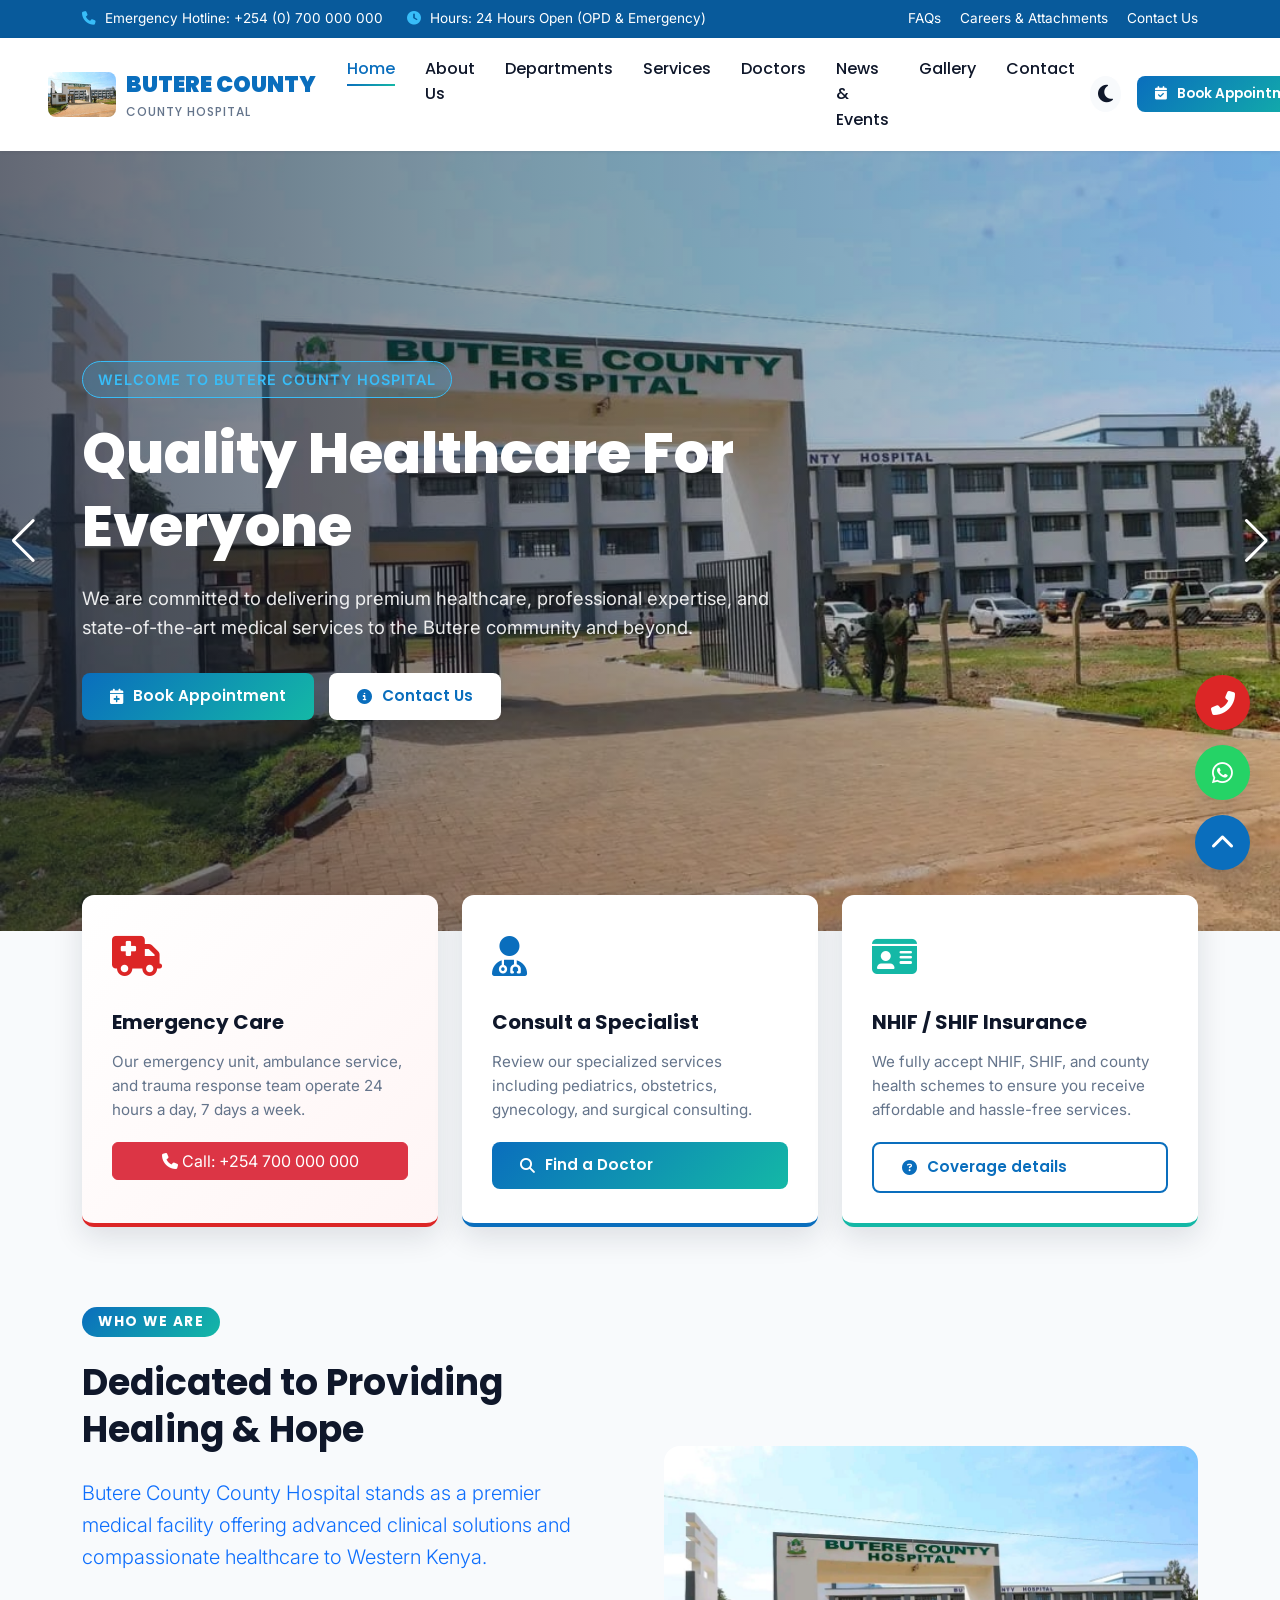
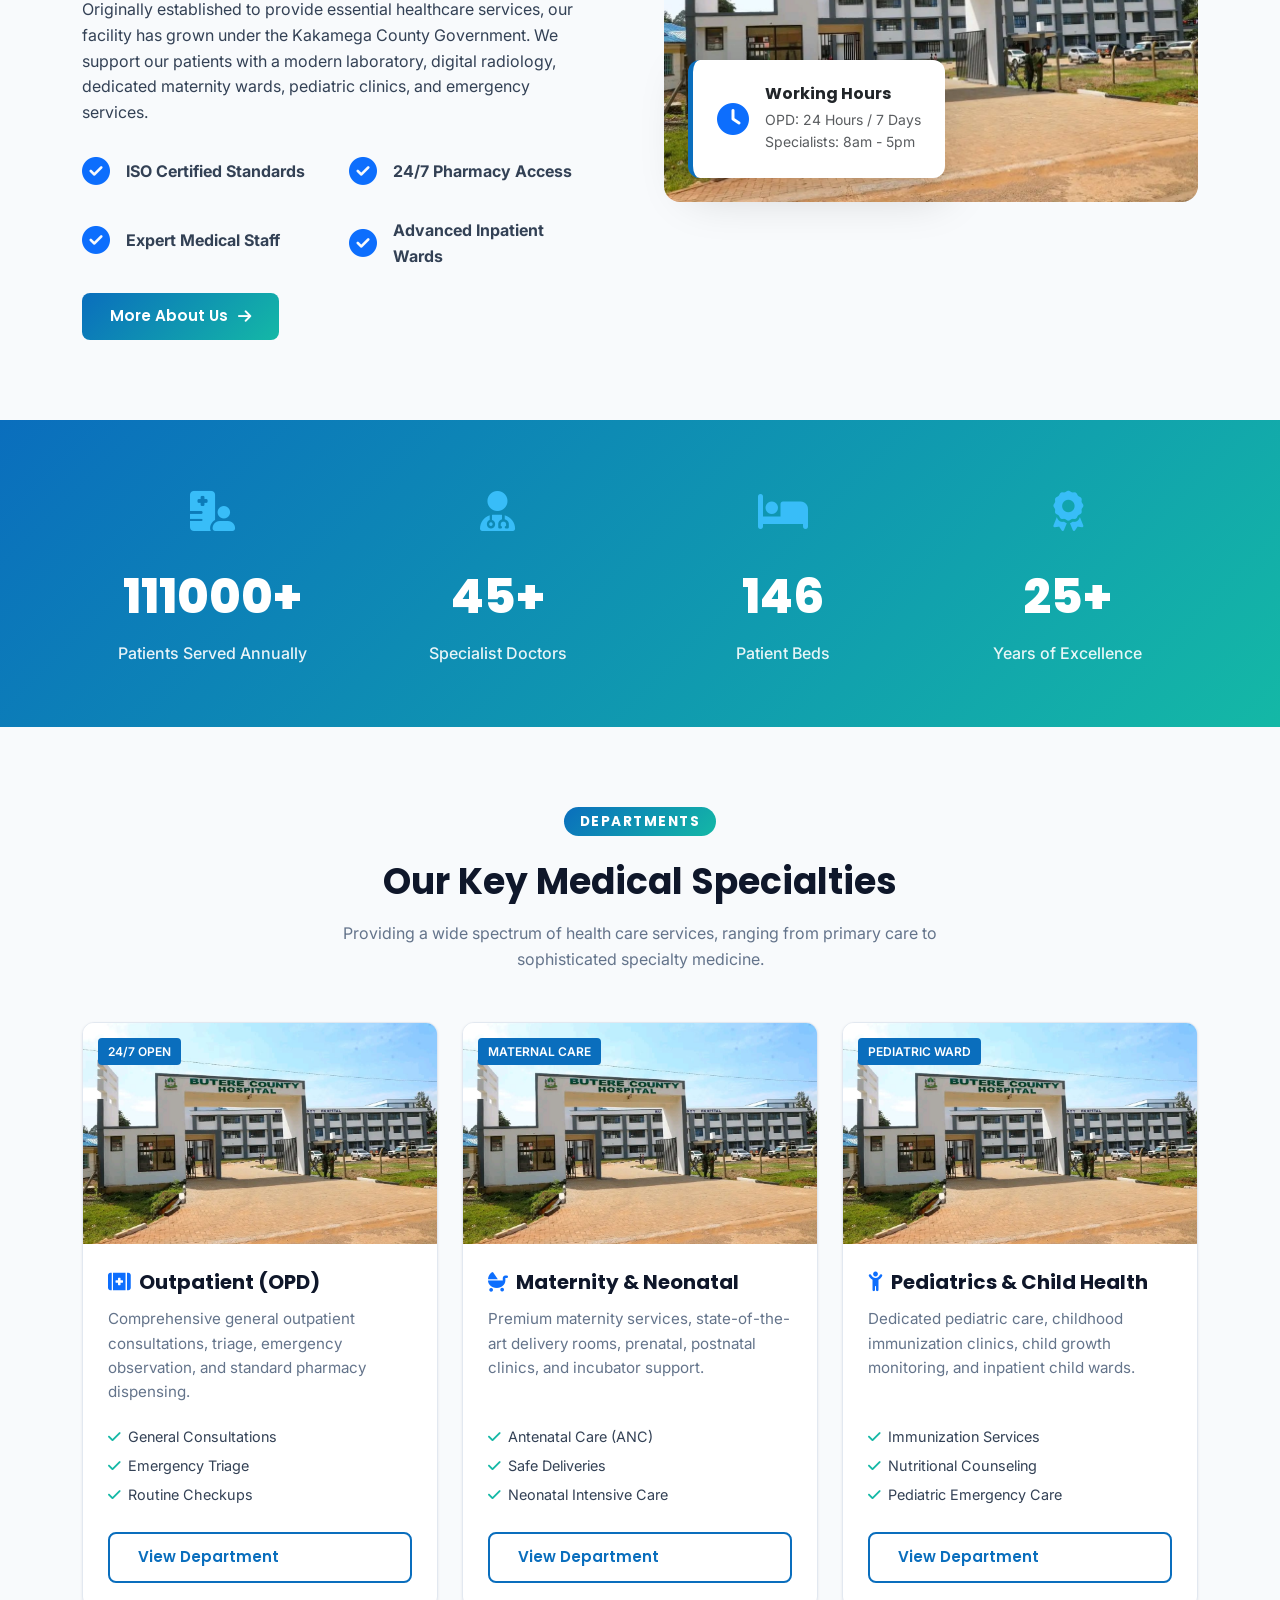
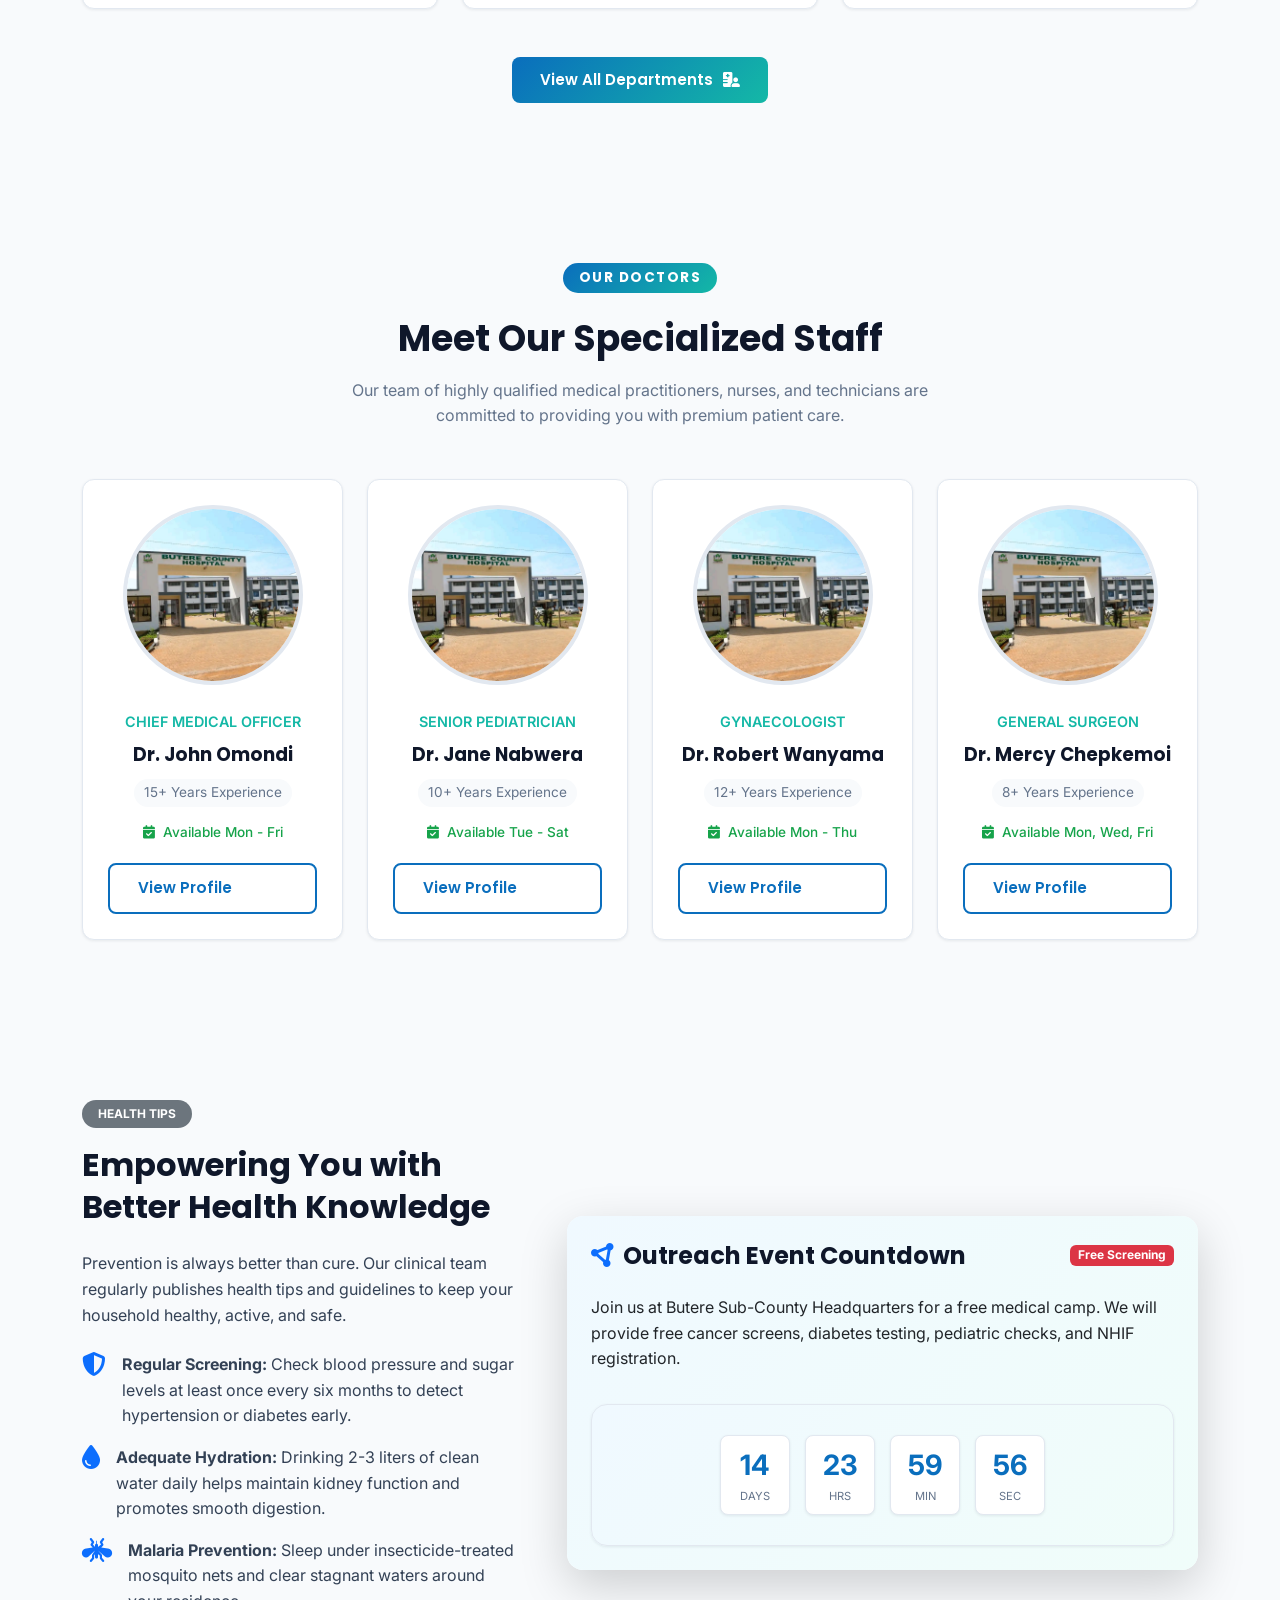
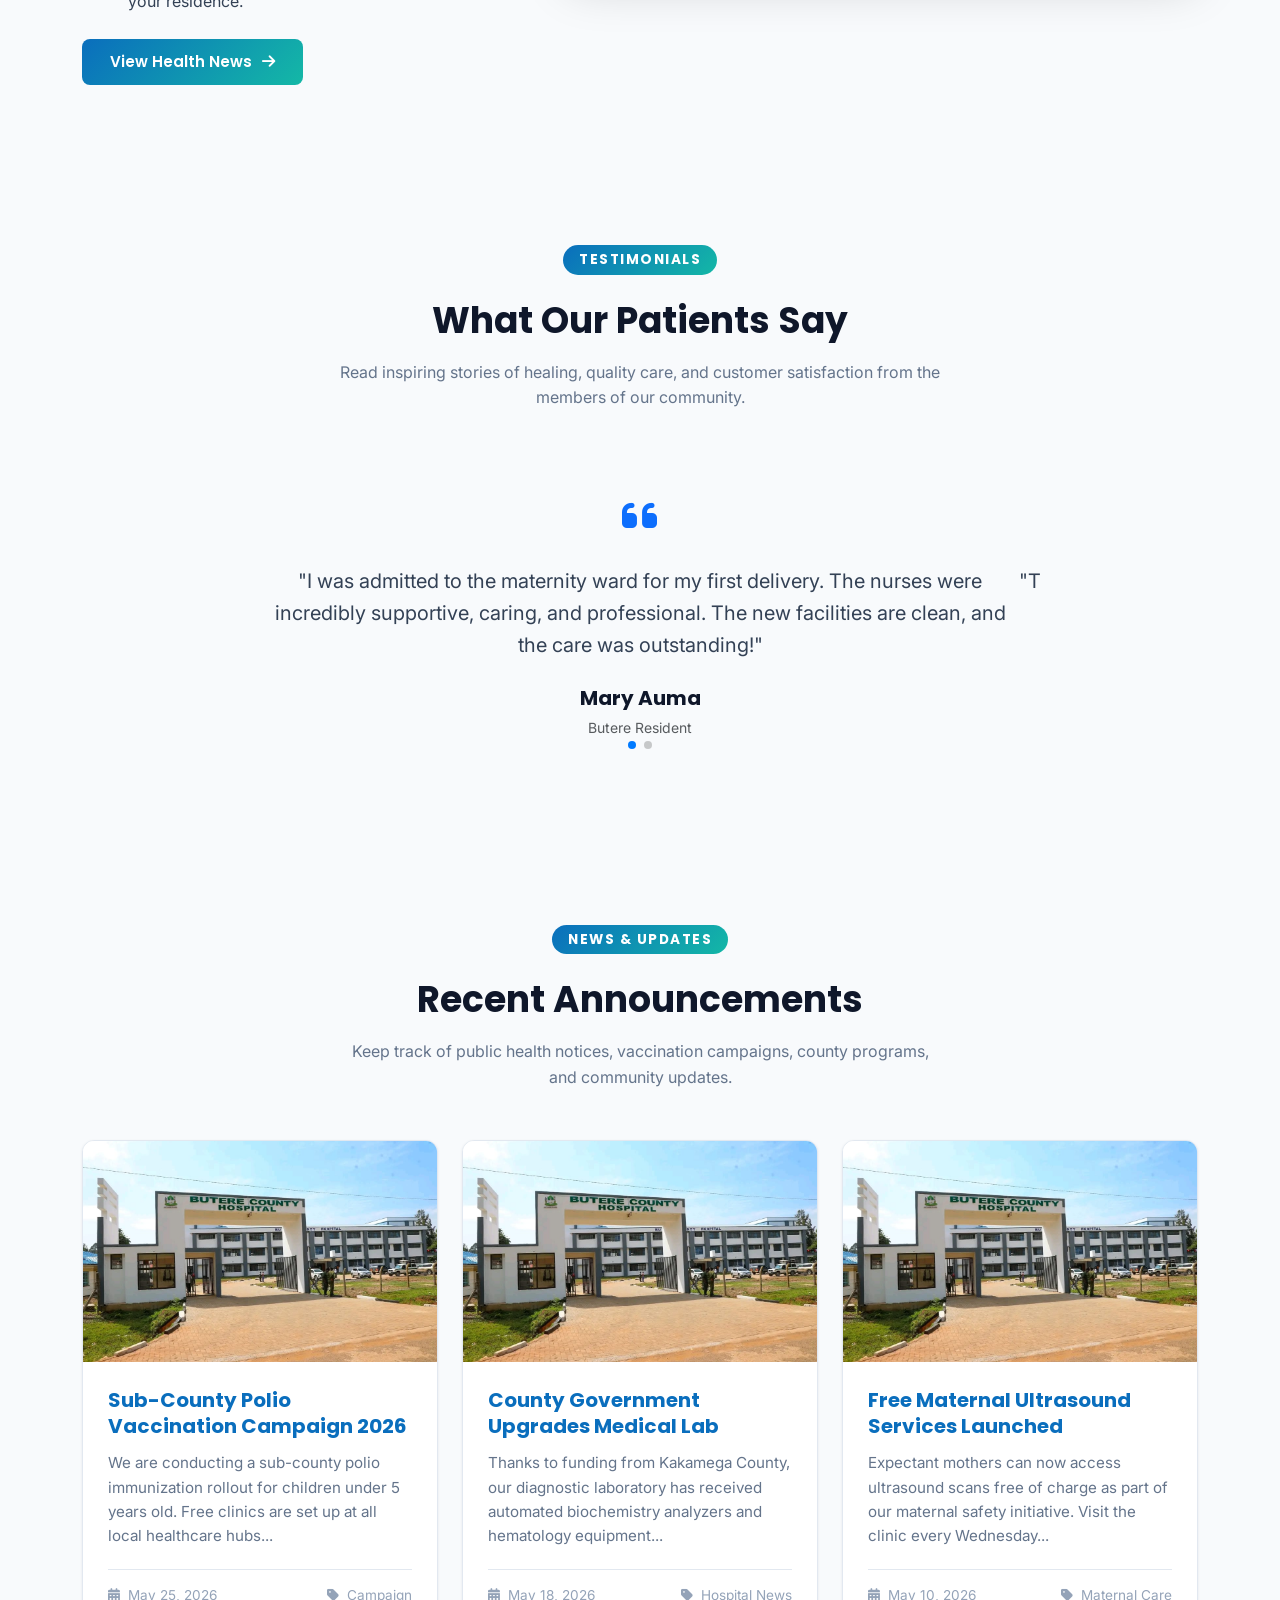
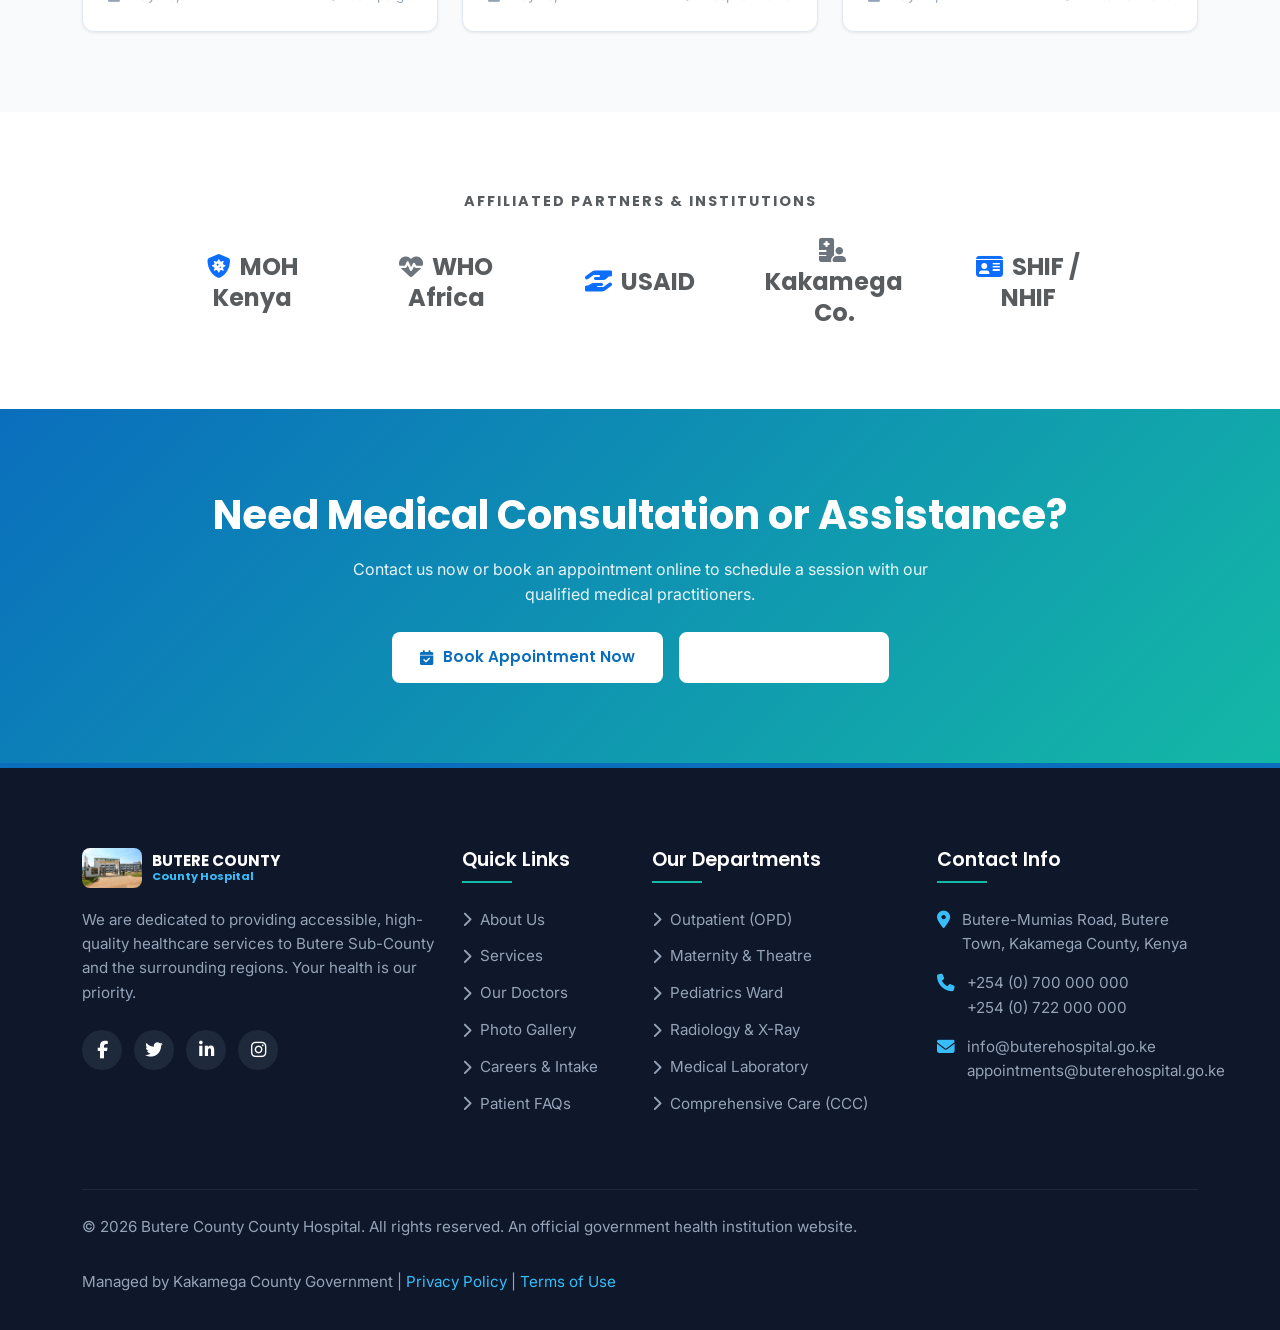
==== index.html @ 696f85d4 "first commit" ====
<!DOCTYPE html>
<html lang="en">
<head>
  <meta charset="UTF-8">
  <link rel="icon" type="image/x-icon" href="favicon.ico">
  <meta name="viewport" content="width=device-width, initial-scale=1.0">
  <title>Butere County County Hospital - Quality Healthcare For Everyone</title>
  <meta name="description" content="Official website of Butere County County Hospital. Committed to offering high quality, accessible, and affordable healthcare services to the residents of Kakamega County.">
  <!-- Bootstrap 5 CSS -->
  <link href="https://cdn.jsdelivr.net/npm/bootstrap@5.3.0/dist/css/bootstrap.min.css" rel="stylesheet">
  <!-- Font Awesome -->
  <link href="https://cdnjs.cloudflare.com/ajax/libs/font-awesome/6.4.0/css/all.min.css" rel="stylesheet">
  <!-- AOS Animation -->
  <link href="https://unpkg.com/aos@2.3.1/dist/aos.css" rel="stylesheet">
  <!-- Swiper.js -->
  <link rel="stylesheet" href="https://cdn.jsdelivr.net/npm/swiper@10/swiper-bundle.min.css">
  <!-- Custom Style -->
  <link rel="stylesheet" href="css/style.css">
</head>
<body>
  <!-- Top Bar -->
  <div class="top-bar">
    <div class="container top-bar-content">
      <div class="top-bar-info">
        <span><i class="fa-solid fa-phone"></i> Emergency Hotline: +254 (0) 700 000 000</span>
        <span><i class="fa-solid fa-clock"></i> Hours: 24 Hours Open (OPD & Emergency)</span>
      </div>
      <div class="top-bar-links">
        <a href="faq.html">FAQs</a>
        <a href="careers.html">Careers & Attachments</a>
        <a href="contact.html">Contact Us</a>
      </div>
    </div>
  </div>

  <!-- Navbar -->
  <nav class="navbar navbar-expand-xl main-navbar">
    <div class="container-fluid px-lg-5 px-3">
      <a class="navbar-brand navbar-brand-custom" href="index.html">
        <img src="images/hero-hospital.png" alt="Butere County Hospital Logo" style="border-radius: var(--radius-sm); object-fit: cover;">
        <span>
          <strong>BUTERE COUNTY</strong>
          <span class="brand-sub">County Hospital</span>
        </span>
      </a>
      <button class="navbar-toggler" type="button" data-bs-toggle="collapse" data-bs-target="#mainNavbarContent" aria-controls="mainNavbarContent" aria-expanded="false" aria-label="Toggle navigation">
        <span class="navbar-toggler-icon"></span>
      </button>
      <div class="collapse navbar-collapse" id="mainNavbarContent">
        <ul class="navbar-nav ms-auto mb-2 mb-lg-0">
          <li class="nav-item"><a class="nav-link active" href="index.html">Home</a></li>
          <li class="nav-item"><a class="nav-link" href="about.html">About Us</a></li>
          <li class="nav-item"><a class="nav-link" href="departments.html">Departments</a></li>
          <li class="nav-item"><a class="nav-link" href="services.html">Services</a></li>
          <li class="nav-item"><a class="nav-link" href="doctors.html">Doctors</a></li>
          <li class="nav-item"><a class="nav-link" href="news.html">News & Events</a></li>
          <li class="nav-item"><a class="nav-link" href="gallery.html">Gallery</a></li>
          <li class="nav-item"><a class="nav-link" href="contact.html">Contact</a></li>
        </ul>
        <div class="d-flex align-items-center gap-3">
          <button id="theme-toggle" class="theme-toggle-btn" aria-label="Toggle dark mode">
            <i class="fa-solid fa-moon"></i>
          </button>
          <a href="appointments.html" class="btn btn-custom btn-custom-primary">
            <i class="fa-solid fa-calendar-check"></i> Book Appointment
          </a>
        </div>
      </div>
    </div>
  </nav>

  <!-- Hero Section (Slider using Swiper) -->
  <div class="swiper hero-swiper">
    <div class="swiper-wrapper">
      <!-- Slide 1 -->
      <div class="swiper-slide hero-slide" style="background-image: url('images/hero-hospital.png');">
        <div class="container">
          <div class="hero-content">
            <span class="hero-tag">WELCOME TO BUTERE COUNTY HOSPITAL</span>
            <h1>Quality Healthcare For Everyone</h1>
            <p>We are committed to delivering premium healthcare, professional expertise, and state-of-the-art medical services to the Butere community and beyond.</p>
            <div class="hero-buttons">
              <a href="appointments.html" class="btn btn-custom btn-custom-primary"><i class="fa-solid fa-calendar-plus"></i> Book Appointment</a>
              <a href="contact.html" class="btn btn-custom btn-custom-white"><i class="fa-solid fa-circle-info"></i> Contact Us</a>
            </div>
          </div>
        </div>
      </div>
      <!-- Slide 2 -->
      <div class="swiper-slide hero-slide" style="background-image: url('images/hero-hospital.png');">
        <div class="container">
          <div class="hero-content">
            <span class="hero-tag">MODERN DIAGNOSTICS & TREATMENT</span>
            <h1>Empowering Healthy Communities</h1>
            <p>Equipped with modern laboratories, radiology suites, and dedicated specialists, we provide diagnostic and clinical care you can fully trust.</p>
            <div class="hero-buttons">
              <a href="departments.html" class="btn btn-custom btn-custom-primary"><i class="fa-solid fa-briefcase-medical"></i> Our Departments</a>
              <a href="about.html" class="btn btn-custom btn-custom-white"><i class="fa-solid fa-hospital"></i> Learn More</a>
            </div>
          </div>
        </div>
      </div>
    </div>
    <!-- Add Pagination & Navigation -->
    <div class="swiper-pagination"></div>
    <div class="swiper-button-next" style="color: white;"></div>
    <div class="swiper-button-prev" style="color: white;"></div>
  </div>

  <!-- Quick Access Cards -->
  <section class="quick-access-section">
    <div class="container">
      <div class="row g-4 justify-content-center">
        <!-- Emergency -->
        <div class="col-lg-4 col-md-6" data-aos="fade-up" data-aos-delay="100">
          <div class="quick-card card-danger">
            <div class="quick-card-icon"><i class="fa-solid fa-truck-medical"></i></div>
            <h3>Emergency Care</h3>
            <p>Our emergency unit, ambulance service, and trauma response team operate 24 hours a day, 7 days a week.</p>
            <a href="tel:+254700000000" class="btn btn-danger w-100"><i class="fa-solid fa-phone"></i> Call: +254 700 000 000</a>
          </div>
        </div>
        <!-- Doctor Schedule -->
        <div class="col-lg-4 col-md-6" data-aos="fade-up" data-aos-delay="200">
          <div class="quick-card card-primary">
            <div class="quick-card-icon"><i class="fa-solid fa-user-doctor"></i></div>
            <h3>Consult a Specialist</h3>
            <p>Review our specialized services including pediatrics, obstetrics, gynecology, and surgical consulting.</p>
            <a href="doctors.html" class="btn btn-custom btn-custom-primary w-100"><i class="fa-solid fa-magnifying-glass"></i> Find a Doctor</a>
          </div>
        </div>
        <!-- NHIF / SHIF Coverage -->
        <div class="col-lg-4 col-md-6" data-aos="fade-up" data-aos-delay="300">
          <div class="quick-card card-secondary">
            <div class="quick-card-icon"><i class="fa-solid fa-id-card"></i></div>
            <h3>NHIF / SHIF Insurance</h3>
            <p>We fully accept NHIF, SHIF, and county health schemes to ensure you receive affordable and hassle-free services.</p>
            <a href="faq.html" class="btn btn-custom btn-custom-secondary w-100"><i class="fa-solid fa-circle-question"></i> Coverage details</a>
          </div>
        </div>
      </div>
    </div>
  </section>

  <!-- Welcome / About Section -->
  <section class="section-padding">
    <div class="container">
      <div class="row align-items-center g-5">
        <div class="col-lg-6" data-aos="fade-right">
          <div class="pe-lg-4">
            <div class="section-title-wrapper text-start mb-4">
              <span class="badge">WHO WE ARE</span>
              <h2 class="mt-2">Dedicated to Providing Healing & Hope</h2>
            </div>
            <p class="lead text-primary mb-4">Butere County County Hospital stands as a premier medical facility offering advanced clinical solutions and compassionate healthcare to Western Kenya.</p>
            <p class="mb-4">Originally established to provide essential healthcare services, our facility has grown under the Kakamega County Government. We support our patients with a modern laboratory, digital radiology, dedicated maternity wards, pediatric clinics, and emergency services.</p>
            <div class="row g-4 mb-4">
              <div class="col-sm-6">
                <div class="d-flex align-items-center gap-3">
                  <div class="text-primary fs-3"><i class="fa-solid fa-circle-check"></i></div>
                  <div><strong>ISO Certified Standards</strong></div>
                </div>
              </div>
              <div class="col-sm-6">
                <div class="d-flex align-items-center gap-3">
                  <div class="text-primary fs-3"><i class="fa-solid fa-circle-check"></i></div>
                  <div><strong>24/7 Pharmacy Access</strong></div>
                </div>
              </div>
              <div class="col-sm-6">
                <div class="d-flex align-items-center gap-3">
                  <div class="text-primary fs-3"><i class="fa-solid fa-circle-check"></i></div>
                  <div><strong>Expert Medical Staff</strong></div>
                </div>
              </div>
              <div class="col-sm-6">
                <div class="d-flex align-items-center gap-3">
                  <div class="text-primary fs-3"><i class="fa-solid fa-circle-check"></i></div>
                  <div><strong>Advanced Inpatient Wards</strong></div>
                </div>
              </div>
            </div>
            <a href="about.html" class="btn btn-custom btn-custom-primary">More About Us <i class="fa-solid fa-arrow-right"></i></a>
          </div>
        </div>
        <div class="col-lg-6" data-aos="fade-left">
          <div class="position-relative">
            <img src="images/hero-hospital.png" alt="Hospital Entrance" class="img-fluid rounded-lg shadow-xl" style="border-radius: var(--radius-lg);">
            <div class="position-absolute bottom-0 start-0 m-4 p-4 bg-white rounded shadow-lg d-none d-sm-flex align-items-center gap-3" style="max-width: 280px; border-left: 5px solid var(--primary); border-radius: var(--radius-md) !important;">
              <i class="fa-solid fa-clock text-primary fs-2"></i>
              <div>
                <h6 class="mb-1 fw-bold text-dark">Working Hours</h6>
                <p class="mb-0 text-muted small">OPD: 24 Hours / 7 Days<br>Specialists: 8am - 5pm</p>
              </div>
            </div>
          </div>
        </div>
      </div>
    </div>
  </section>

  <!-- Stats Counter Section -->
  <section class="stats-section">
    <div class="container">
      <div class="row g-4">
        <!-- Stat 1 -->
        <div class="col-md-3 col-6">
          <div class="stat-card">
            <div class="stat-icon"><i class="fa-solid fa-hospital-user"></i></div>
            <div class="stat-number" data-target="150000" data-suffix="+">0</div>
            <div class="stat-title">Patients Served Annually</div>
          </div>
        </div>
        <!-- Stat 2 -->
        <div class="col-md-3 col-6">
          <div class="stat-card">
            <div class="stat-icon"><i class="fa-solid fa-user-doctor"></i></div>
            <div class="stat-number" data-target="45" data-suffix="+">0</div>
            <div class="stat-title">Specialist Doctors</div>
          </div>
        </div>
        <!-- Stat 3 -->
        <div class="col-md-3 col-6">
          <div class="stat-card">
            <div class="stat-icon"><i class="fa-solid fa-bed"></i></div>
            <div class="stat-number" data-target="180" data-suffix="">0</div>
            <div class="stat-title">Patient Beds</div>
          </div>
        </div>
        <!-- Stat 4 -->
        <div class="col-md-3 col-6">
          <div class="stat-card">
            <div class="stat-icon"><i class="fa-solid fa-award"></i></div>
            <div class="stat-number" data-target="25" data-suffix="+">0</div>
            <div class="stat-title font-heading">Years of Excellence</div>
          </div>
        </div>
      </div>
    </div>
  </section>

  <!-- Featured Departments -->
  <section class="section-padding bg-light-gray">
    <div class="container">
      <div class="section-title-wrapper" data-aos="fade-up">
        <span class="badge">DEPARTMENTS</span>
        <h2 class="mt-2">Our Key Medical Specialties</h2>
        <p>Providing a wide spectrum of health care services, ranging from primary care to sophisticated specialty medicine.</p>
      </div>

      <div class="row g-4">
        <!-- Dept 1: OPD -->
        <div class="col-lg-4 col-md-6" data-aos="fade-up" data-aos-delay="100">
          <div class="hospital-card">
            <div class="hospital-card-img-wrapper">
              <div class="hospital-card-badge">24/7 OPEN</div>
              <img src="images/hero-hospital.png" alt="Outpatient Department" class="hospital-card-img">
            </div>
            <div class="hospital-card-body">
              <h3 class="hospital-card-title"><i class="fa-solid fa-kit-medical text-primary me-2"></i>Outpatient (OPD)</h3>
              <p class="hospital-card-text">Comprehensive general outpatient consultations, triage, emergency observation, and standard pharmacy dispensing.</p>
              <ul class="card-services-list">
                <li>General Consultations</li>
                <li>Emergency Triage</li>
                <li>Routine Checkups</li>
              </ul>
              <a href="departments.html" class="btn btn-custom btn-custom-secondary w-100 mt-auto">View Department</a>
            </div>
          </div>
        </div>

        <!-- Dept 2: Maternity -->
        <div class="col-lg-4 col-md-6" data-aos="fade-up" data-aos-delay="200">
          <div class="hospital-card">
            <div class="hospital-card-img-wrapper">
              <div class="hospital-card-badge">MATERNAL CARE</div>
              <img src="images/hero-hospital.png" alt="Maternity Unit" class="hospital-card-img">
            </div>
            <div class="hospital-card-body">
              <h3 class="hospital-card-title"><i class="fa-solid fa-baby-carriage text-primary me-2"></i>Maternity & Neonatal</h3>
              <p class="hospital-card-text">Premium maternity services, state-of-the-art delivery rooms, prenatal, postnatal clinics, and incubator support.</p>
              <ul class="card-services-list">
                <li>Antenatal Care (ANC)</li>
                <li>Safe Deliveries</li>
                <li>Neonatal Intensive Care</li>
              </ul>
              <a href="departments.html" class="btn btn-custom btn-custom-secondary w-100 mt-auto">View Department</a>
            </div>
          </div>
        </div>

        <!-- Dept 3: Pediatrics -->
        <div class="col-lg-4 col-md-6" data-aos="fade-up" data-aos-delay="300">
          <div class="hospital-card">
            <div class="hospital-card-img-wrapper">
              <div class="hospital-card-badge">PEDIATRIC WARD</div>
              <img src="images/hero-hospital.png" alt="Pediatrics" class="hospital-card-img">
            </div>
            <div class="hospital-card-body">
              <h3 class="hospital-card-title"><i class="fa-solid fa-child-reaching text-primary me-2"></i>Pediatrics & Child Health</h3>
              <p class="hospital-card-text">Dedicated pediatric care, childhood immunization clinics, child growth monitoring, and inpatient child wards.</p>
              <ul class="card-services-list">
                <li>Immunization Services</li>
                <li>Nutritional Counseling</li>
                <li>Pediatric Emergency Care</li>
              </ul>
              <a href="departments.html" class="btn btn-custom btn-custom-secondary w-100 mt-auto">View Department</a>
            </div>
          </div>
        </div>
      </div>

      <div class="text-center mt-5">
        <a href="departments.html" class="btn btn-custom btn-custom-primary">View All Departments <i class="fa-solid fa-hospital-user"></i></a>
      </div>
    </div>
  </section>

  <!-- Doctors Preview -->
  <section class="section-padding">
    <div class="container">
      <div class="section-title-wrapper" data-aos="fade-up">
        <span class="badge">OUR DOCTORS</span>
        <h2 class="mt-2">Meet Our Specialized Staff</h2>
        <p>Our team of highly qualified medical practitioners, nurses, and technicians are committed to providing you with premium patient care.</p>
      </div>

      <div class="row g-4">
        <!-- Doctor 1 -->
        <div class="col-lg-3 col-md-6" data-aos="fade-up" data-aos-delay="100">
          <div class="hospital-card doctor-card">
            <div class="hospital-card-img-wrapper" style="aspect-ratio: 1/1; border-radius: 50%; max-width: 180px; margin: 25px auto 0; border: 4px solid var(--border);">
              <img src="images/hero-hospital.png" alt="Dr. John Doe" class="hospital-card-img" style="object-position: center top;">
            </div>
            <div class="hospital-card-body">
              <div class="doctor-specialty">Chief Medical Officer</div>
              <h3 class="hospital-card-title" style="font-size: 1.15rem;">Dr. John Omondi</h3>
              <div class="doctor-experience">15+ Years Experience</div>
              <div class="doctor-availability"><i class="fa-solid fa-calendar-check me-1"></i> Available Mon - Fri</div>
              <a href="doctors.html" class="btn btn-custom btn-custom-secondary btn-sm w-100">View Profile</a>
            </div>
          </div>
        </div>

        <!-- Doctor 2 -->
        <div class="col-lg-3 col-md-6" data-aos="fade-up" data-aos-delay="200">
          <div class="hospital-card doctor-card">
            <div class="hospital-card-img-wrapper" style="aspect-ratio: 1/1; border-radius: 50%; max-width: 180px; margin: 25px auto 0; border: 4px solid var(--border);">
              <img src="images/hero-hospital.png" alt="Dr. Jane Smith" class="hospital-card-img" style="object-position: center top;">
            </div>
            <div class="hospital-card-body">
              <div class="doctor-specialty">Senior Pediatrician</div>
              <h3 class="hospital-card-title" style="font-size: 1.15rem;">Dr. Jane Nabwera</h3>
              <div class="doctor-experience">10+ Years Experience</div>
              <div class="doctor-availability"><i class="fa-solid fa-calendar-check me-1"></i> Available Tue - Sat</div>
              <a href="doctors.html" class="btn btn-custom btn-custom-secondary btn-sm w-100">View Profile</a>
            </div>
          </div>
        </div>

        <!-- Doctor 3 -->
        <div class="col-lg-3 col-md-6" data-aos="fade-up" data-aos-delay="300">
          <div class="hospital-card doctor-card">
            <div class="hospital-card-img-wrapper" style="aspect-ratio: 1/1; border-radius: 50%; max-width: 180px; margin: 25px auto 0; border: 4px solid var(--border);">
              <img src="images/hero-hospital.png" alt="Dr. Robert Green" class="hospital-card-img" style="object-position: center top;">
            </div>
            <div class="hospital-card-body">
              <div class="doctor-specialty">Gynaecologist</div>
              <h3 class="hospital-card-title" style="font-size: 1.15rem;">Dr. Robert Wanyama</h3>
              <div class="doctor-experience">12+ Years Experience</div>
              <div class="doctor-availability"><i class="fa-solid fa-calendar-check me-1"></i> Available Mon - Thu</div>
              <a href="doctors.html" class="btn btn-custom btn-custom-secondary btn-sm w-100">View Profile</a>
            </div>
          </div>
        </div>

        <!-- Doctor 4 -->
        <div class="col-lg-3 col-md-6" data-aos="fade-up" data-aos-delay="400">
          <div class="hospital-card doctor-card">
            <div class="hospital-card-img-wrapper" style="aspect-ratio: 1/1; border-radius: 50%; max-width: 180px; margin: 25px auto 0; border: 4px solid var(--border);">
              <img src="images/hero-hospital.png" alt="Dr. Mercy Chepkemoi" class="hospital-card-img" style="object-position: center top;">
            </div>
            <div class="hospital-card-body">
              <div class="doctor-specialty">General Surgeon</div>
              <h3 class="hospital-card-title" style="font-size: 1.15rem;">Dr. Mercy Chepkemoi</h3>
              <div class="doctor-experience">8+ Years Experience</div>
              <div class="doctor-availability"><i class="fa-solid fa-calendar-check me-1"></i> Available Mon, Wed, Fri</div>
              <a href="doctors.html" class="btn btn-custom btn-custom-secondary btn-sm w-100">View Profile</a>
            </div>
          </div>
        </div>
      </div>
    </div>
  </section>

  <!-- Health Tips section -->
  <section class="section-padding bg-light-gray">
    <div class="container">
      <div class="row align-items-center g-5">
        <div class="col-lg-5" data-aos="fade-right">
          <span class="badge bg-secondary mb-3 text-white px-3 py-2 rounded-pill">HEALTH TIPS</span>
          <h2 class="mb-4">Empowering You with Better Health Knowledge</h2>
          <p class="mb-4">Prevention is always better than cure. Our clinical team regularly publishes health tips and guidelines to keep your household healthy, active, and safe.</p>
          <ul class="list-unstyled mb-4">
            <li class="d-flex align-items-start gap-3 mb-3">
              <i class="fa-solid fa-shield-halved text-primary fs-4"></i>
              <div>
                <strong>Regular Screening:</strong> Check blood pressure and sugar levels at least once every six months to detect hypertension or diabetes early.
              </div>
            </li>
            <li class="d-flex align-items-start gap-3 mb-3">
              <i class="fa-solid fa-droplet text-primary fs-4"></i>
              <div>
                <strong>Adequate Hydration:</strong> Drinking 2-3 liters of clean water daily helps maintain kidney function and promotes smooth digestion.
              </div>
            </li>
            <li class="d-flex align-items-start gap-3">
              <i class="fa-solid fa-mosquito text-primary fs-4"></i>
              <div>
                <strong>Malaria Prevention:</strong> Sleep under insecticide-treated mosquito nets and clear stagnant waters around your residence.
              </div>
            </li>
          </ul>
          <a href="news.html" class="btn btn-custom btn-custom-primary">View Health News <i class="fa-solid fa-arrow-right"></i></a>
        </div>
        <div class="col-lg-7" data-aos="fade-left">
          <div class="card border-0 shadow-lg p-4" style="border-radius: var(--radius-lg); background: var(--gradient-card);">
            <div class="d-flex justify-content-between align-items-center mb-4">
              <h4 class="mb-0 fw-bold"><i class="fa-solid fa-circle-nodes text-primary me-2"></i>Outreach Event Countdown</h4>
              <span class="badge bg-danger">Free Screening</span>
            </div>
            <p>Join us at Butere Sub-County Headquarters for a free medical camp. We will provide free cancer screens, diabetes testing, pediatric checks, and NHIF registration.</p>
            <div class="countdown-container mt-3" id="countdown-date">
              <div class="countdown-digits">
                <div class="countdown-box">
                  <span id="days" class="countdown-number">00</span>
                  <span class="countdown-label">Days</span>
                </div>
                <div class="countdown-box">
                  <span id="hours" class="countdown-number">00</span>
                  <span class="countdown-label">Hrs</span>
                </div>
                <div class="countdown-box">
                  <span id="minutes" class="countdown-number">00</span>
                  <span class="countdown-label">Min</span>
                </div>
                <div class="countdown-box">
                  <span id="seconds" class="countdown-number">00</span>
                  <span class="countdown-label">Sec</span>
                </div>
              </div>
            </div>
          </div>
        </div>
      </div>
    </div>
  </section>

  <!-- Testimonials -->
  <section class="section-padding">
    <div class="container">
      <div class="section-title-wrapper" data-aos="fade-up">
        <span class="badge">TESTIMONIALS</span>
        <h2 class="mt-2">What Our Patients Say</h2>
        <p>Read inspiring stories of healing, quality care, and customer satisfaction from the members of our community.</p>
      </div>

      <div class="swiper testimonials-swiper p-4" style="max-width: 800px; margin: 0 auto;">
        <div class="swiper-wrapper">
          <!-- Slide 1 -->
          <div class="swiper-slide text-center">
            <div class="mb-3 fs-1 text-primary"><i class="fa-solid fa-quote-left"></i></div>
            <p class="fs-5 mb-4 font-body">"I was admitted to the maternity ward for my first delivery. The nurses were incredibly supportive, caring, and professional. The new facilities are clean, and the care was outstanding!"</p>
            <h5 class="fw-bold mb-1">Mary Auma</h5>
            <span class="text-muted small">Butere Resident</span>
          </div>
          <!-- Slide 2 -->
          <div class="swiper-slide text-center">
            <div class="mb-3 fs-1 text-primary"><i class="fa-solid fa-quote-left"></i></div>
            <p class="fs-5 mb-4 font-body">"The laboratory diagnostics were very fast and accurate. Within an hour, I had my lab results and prescriptions dispensed. I highly recommend Butere County Hospital."</p>
            <h5 class="fw-bold mb-1">John Khalwale</h5>
            <span class="text-muted small">Mumias Town</span>
          </div>
        </div>
        <div class="swiper-pagination mt-4"></div>
      </div>
    </div>
  </section>

  <!-- News Preview -->
  <section class="section-padding bg-light-gray">
    <div class="container">
      <div class="section-title-wrapper" data-aos="fade-up">
        <span class="badge">NEWS & UPDATES</span>
        <h2 class="mt-2">Recent Announcements</h2>
        <p>Keep track of public health notices, vaccination campaigns, county programs, and community updates.</p>
      </div>

      <div class="row g-4">
        <!-- Post 1 -->
        <div class="col-lg-4 col-md-6" data-aos="fade-up" data-aos-delay="100">
          <div class="hospital-card">
            <div class="hospital-card-img-wrapper">
              <img src="images/hero-hospital.png" alt="Vaccination Campaign" class="hospital-card-img">
            </div>
            <div class="hospital-card-body">
              <h3 class="hospital-card-title"><a href="news.html">Sub-County Polio Vaccination Campaign 2026</a></h3>
              <p class="hospital-card-text">We are conducting a sub-county polio immunization rollout for children under 5 years old. Free clinics are set up at all local healthcare hubs...</p>
              <div class="hospital-card-meta">
                <span><i class="fa-solid fa-calendar-days me-1"></i> May 25, 2026</span>
                <span><i class="fa-solid fa-tag me-1"></i> Campaign</span>
              </div>
            </div>
          </div>
        </div>

        <!-- Post 2 -->
        <div class="col-lg-4 col-md-6" data-aos="fade-up" data-aos-delay="200">
          <div class="hospital-card">
            <div class="hospital-card-img-wrapper">
              <img src="images/hero-hospital.png" alt="Lab Upgrade" class="hospital-card-img">
            </div>
            <div class="hospital-card-body">
              <h3 class="hospital-card-title"><a href="news.html">County Government Upgrades Medical Lab</a></h3>
              <p class="hospital-card-text">Thanks to funding from Kakamega County, our diagnostic laboratory has received automated biochemistry analyzers and hematology equipment...</p>
              <div class="hospital-card-meta">
                <span><i class="fa-solid fa-calendar-days me-1"></i> May 18, 2026</span>
                <span><i class="fa-solid fa-tag me-1"></i> Hospital News</span>
              </div>
            </div>
          </div>
        </div>

        <!-- Post 3 -->
        <div class="col-lg-4 col-md-6" data-aos="fade-up" data-aos-delay="300">
          <div class="hospital-card">
            <div class="hospital-card-img-wrapper">
              <img src="images/hero-hospital.png" alt="Antenatal Services" class="hospital-card-img">
            </div>
            <div class="hospital-card-body">
              <h3 class="hospital-card-title"><a href="news.html">Free Maternal Ultrasound Services Launched</a></h3>
              <p class="hospital-card-text">Expectant mothers can now access ultrasound scans free of charge as part of our maternal safety initiative. Visit the clinic every Wednesday...</p>
              <div class="hospital-card-meta">
                <span><i class="fa-solid fa-calendar-days me-1"></i> May 10, 2026</span>
                <span><i class="fa-solid fa-tag me-1"></i> Maternal Care</span>
              </div>
            </div>
          </div>
        </div>
      </div>
    </div>
  </section>

  <!-- Partner Logos -->
  <section class="section-padding bg-white">
    <div class="container">
      <div class="text-center mb-4">
        <h5 class="text-muted fw-bold font-heading" style="font-size: 0.9rem; letter-spacing: 2px; text-transform: uppercase;">AFFILIATED PARTNERS & INSTITUTIONS</h5>
      </div>
      <div class="row align-items-center justify-content-center g-5 text-center">
        <div class="col-md-2 col-4">
          <h4 class="mb-0 text-muted fw-bold font-heading"><i class="fa-solid fa-shield-virus me-1 text-primary"></i> MOH Kenya</h4>
        </div>
        <div class="col-md-2 col-4">
          <h4 class="mb-0 text-muted fw-bold font-heading"><i class="fa-solid fa-heart-pulse me-1 text-secondary"></i> WHO Africa</h4>
        </div>
        <div class="col-md-2 col-4">
          <h4 class="mb-0 text-muted fw-bold font-heading"><i class="fa-solid fa-hand-holding-hand me-1 text-primary"></i> USAID</h4>
        </div>
        <div class="col-md-2 col-4">
          <h4 class="mb-0 text-muted fw-bold font-heading"><i class="fa-solid fa-hospital-user me-1 text-secondary"></i> Kakamega Co.</h4>
        </div>
        <div class="col-md-2 col-4">
          <h4 class="mb-0 text-muted fw-bold font-heading"><i class="fa-solid fa-id-card me-1 text-primary"></i> SHIF / NHIF</h4>
        </div>
      </div>
    </div>
  </section>

  <!-- CTA Section -->
  <section class="section-padding text-white text-center" style="background: var(--gradient-primary); position: relative; overflow: hidden;">
    <div class="container" data-aos="zoom-in">
      <h2 class="text-white mb-3" style="font-size: 2.5rem;">Need Medical Consultation or Assistance?</h2>
      <p class="mx-auto mb-4" style="max-width: 600px; color: rgba(255,255,255,0.9);">Contact us now or book an appointment online to schedule a session with our qualified medical practitioners.</p>
      <div class="d-flex justify-content-center gap-3 flex-wrap">
        <a href="appointments.html" class="btn btn-custom btn-custom-white"><i class="fa-solid fa-calendar-check"></i> Book Appointment Now</a>
        <a href="tel:+254700000000" class="btn btn-custom btn-custom-secondary" style="border-color: white; color: white;"><i class="fa-solid fa-phone"></i> Emergency Line</a>
      </div>
    </div>
  </section>

  <!-- Footer -->
  <footer class="hospital-footer">
    <div class="container">
      <div class="row g-4">
        <div class="col-lg-4 col-md-6">
          <div class="footer-logo-wrapper">
            <img src="images/hero-hospital.png" alt="Butere County Hospital Logo" style="border-radius: var(--radius-sm); object-fit: cover;">
            <span class="footer-logo-text">
              BUTERE COUNTY
              <span>County Hospital</span>
            </span>
          </div>
          <p class="mb-4">We are dedicated to providing accessible, high-quality healthcare services to Butere Sub-County and the surrounding regions. Your health is our priority.</p>
          <div class="footer-social-icons">
            <a href="#" aria-label="Facebook"><i class="fa-brands fa-facebook-f"></i></a>
            <a href="#" aria-label="Twitter"><i class="fa-brands fa-twitter"></i></a>
            <a href="#" aria-label="Linkedin"><i class="fa-brands fa-linkedin-in"></i></a>
            <a href="#" aria-label="Instagram"><i class="fa-brands fa-instagram"></i></a>
          </div>
        </div>
        
        <div class="col-lg-2 col-md-6">
          <h4 class="footer-title">Quick Links</h4>
          <ul class="footer-links">
            <li><a href="about.html"><i class="fa-solid fa-chevron-right"></i> About Us</a></li>
            <li><a href="services.html"><i class="fa-solid fa-chevron-right"></i> Services</a></li>
            <li><a href="doctors.html"><i class="fa-solid fa-chevron-right"></i> Our Doctors</a></li>
            <li><a href="gallery.html"><i class="fa-solid fa-chevron-right"></i> Photo Gallery</a></li>
            <li><a href="careers.html"><i class="fa-solid fa-chevron-right"></i> Careers & Intake</a></li>
            <li><a href="faq.html"><i class="fa-solid fa-chevron-right"></i> Patient FAQs</a></li>
          </ul>
        </div>
        
        <div class="col-lg-3 col-md-6">
          <h4 class="footer-title">Our Departments</h4>
          <ul class="footer-links">
            <li><a href="departments.html"><i class="fa-solid fa-chevron-right"></i> Outpatient (OPD)</a></li>
            <li><a href="departments.html"><i class="fa-solid fa-chevron-right"></i> Maternity & Theatre</a></li>
            <li><a href="departments.html"><i class="fa-solid fa-chevron-right"></i> Pediatrics Ward</a></li>
            <li><a href="departments.html"><i class="fa-solid fa-chevron-right"></i> Radiology & X-Ray</a></li>
            <li><a href="departments.html"><i class="fa-solid fa-chevron-right"></i> Medical Laboratory</a></li>
            <li><a href="departments.html"><i class="fa-solid fa-chevron-right"></i> Comprehensive Care (CCC)</a></li>
          </ul>
        </div>
        
        <div class="col-lg-3 col-md-6">
          <h4 class="footer-title">Contact Info</h4>
          <ul class="footer-contact-list">
            <li>
              <i class="fa-solid fa-location-dot"></i>
              <span>Butere-Mumias Road, Butere Town, Kakamega County, Kenya</span>
            </li>
            <li>
              <i class="fa-solid fa-phone"></i>
              <span>+254 (0) 700 000 000<br>+254 (0) 722 000 000</span>
            </li>
            <li>
              <i class="fa-solid fa-envelope"></i>
              <span>info@buterehospital.go.ke<br>appointments@buterehospital.go.ke</span>
            </li>
          </ul>
        </div>
      </div>
      
      <div class="footer-bottom">
        <p>&copy; 2026 Butere County County Hospital. All rights reserved. An official government health institution website.</p>
        <p>Managed by Kakamega County Government | <a href="#" style="color: var(--accent);">Privacy Policy</a> | <a href="#" style="color: var(--accent);">Terms of Use</a></p>
      </div>
    </div>
  </footer>

  <!-- Floating Buttons -->
  <div class="floating-actions">
    <a href="tel:+254700000000" class="float-btn btn-emergency-float" aria-label="Call Emergency Hotline">
      <i class="fa-solid fa-phone-flip"></i>
    </a>
    <a href="https://wa.me/254700000000" target="_blank" class="float-btn btn-whatsapp-float" aria-label="Chat via WhatsApp">
      <i class="fa-brands fa-whatsapp"></i>
    </a>
    <button class="float-btn btn-scroll-top" aria-label="Scroll back to top">
      <i class="fa-solid fa-chevron-up"></i>
    </button>
  </div>

  <!-- Bootstrap 5 Bundle JS -->
  <script src="https://cdn.jsdelivr.net/npm/bootstrap@5.3.0/dist/js/bootstrap.bundle.min.js"></script>
  <!-- AOS Scroll Animation JS -->
  <script src="https://unpkg.com/aos@2.3.1/dist/aos.js"></script>
  <!-- Swiper JS -->
  <script src="https://cdn.jsdelivr.net/npm/swiper@10/swiper-bundle.min.js"></script>
  <!-- Custom JS -->
  <script src="js/main.js"></script>
  <script>
    // Initialize AOS
    AOS.init({
      duration: 800,
      once: true,
      offset: 100
    });

    // Initialize Hero Swiper
    const heroSwiper = new Swiper('.hero-swiper', {
      loop: true,
      effect: 'fade',
      autoplay: {
        delay: 5000,
        disableOnInteraction: false,
      },
      pagination: {
        el: '.swiper-pagination',
        clickable: true,
      },
      navigation: {
        nextEl: '.swiper-button-next',
        prevEl: '.swiper-button-prev',
      },
    });

    // Initialize Testimonials Swiper
    const testimonialsSwiper = new Swiper('.testimonials-swiper', {
      loop: true,
      autoplay: {
        delay: 4000,
        disableOnInteraction: false,
      },
      pagination: {
        el: '.swiper-pagination',
        clickable: true,
      },
    });
  </script>
</body>
</html>
---- css/style.css ----
/* Butere County Hospital - Main Stylesheet */
@import url('https://fonts.googleapis.com/css2?family=Inter:wght@300;400;500;600;700&family=Poppins:wght@400;500;600;700;800&display=swap');

:root {
  --primary: #0A6EBD;
  --primary-dark: #085a9b;
  --primary-light: #3d8fd4;
  --secondary: #14B8A6;
  --secondary-dark: #0f9688;
  --accent: #38BDF8;
  --bg: #F8FAFC;
  --bg-white: #FFFFFF;
  --bg-card: #FFFFFF;
  --text-dark: #0F172A;
  --text-body: #334155;
  --text-muted: #64748B;
  --text-light: #94A3B8;
  --danger: #DC2626;
  --success: #16A34A;
  --warning: #F59E0B;
  --border: #E2E8F0;
  --shadow-sm: 0 1px 3px rgba(15,23,42,0.08);
  --shadow-md: 0 4px 12px rgba(15,23,42,0.1);
  --shadow-lg: 0 10px 30px rgba(15,23,42,0.12);
  --shadow-xl: 0 20px 50px rgba(15,23,42,0.15);
  --radius-sm: 8px;
  --radius-md: 12px;
  --radius-lg: 16px;
  --radius-xl: 24px;
  --gradient-primary: linear-gradient(135deg, #0A6EBD, #14B8A6);
  --gradient-hero: linear-gradient(135deg, rgba(10,110,189,0.9), rgba(20,184,166,0.7));
  --gradient-card: linear-gradient(135deg, #f0f9ff, #f0fdfa);
  --transition: all 0.3s ease;
  --font-heading: 'Poppins', sans-serif;
  --font-body: 'Inter', sans-serif;
  --navbar-height: 80px;
}

[data-theme="dark"] {
  --bg: #0F172A;
  --bg-white: #1E293B;
  --bg-card: #1E293B;
  --text-dark: #F1F5F9;
  --text-body: #CBD5E1;
  --text-muted: #94A3B8;
  --text-light: #64748B;
  --border: #334155;
  --shadow-sm: 0 1px 3px rgba(0,0,0,0.3);
  --shadow-md: 0 4px 12px rgba(0,0,0,0.4);
  --shadow-lg: 0 10px 30px rgba(0,0,0,0.5);
  --shadow-xl: 0 20px 50px rgba(0,0,0,0.6);
  --gradient-card: linear-gradient(135deg, #1e293b, #1a2332);
}

/* Global Reset & Base */
*, *::before, *::after {
  box-sizing: border-box;
  margin: 0;
  padding: 0;
}

html {
  scroll-behavior: smooth;
  font-size: 16px;
}

body {
  font-family: var(--font-body);
  background-color: var(--bg);
  color: var(--text-body);
  line-height: 1.6;
  overflow-x: hidden;
  transition: background-color 0.3s ease, color 0.3s ease;
}

h1, h2, h3, h4, h5, h6 {
  font-family: var(--font-heading);
  color: var(--text-dark);
  font-weight: 700;
  line-height: 1.3;
}

a {
  color: var(--primary);
  text-decoration: none;
  transition: var(--transition);
}
a:hover {
  color: var(--primary-dark);
}

img {
  max-width: 100%;
  height: auto;
  display: block;
}

/* Sticky Header & Navbar */
.top-bar {
  background-color: var(--primary-dark);
  color: white;
  font-size: 0.85rem;
  padding: 8px 0;
  font-family: var(--font-body);
}
.top-bar-content {
  display: flex;
  justify-content: space-between;
  align-items: center;
}
.top-bar-info span {
  margin-right: 20px;
}
.top-bar-info i {
  margin-right: 5px;
  color: var(--accent);
}
.top-bar-links a {
  color: white;
  margin-left: 15px;
}
.top-bar-links a:hover {
  color: var(--accent);
}

.main-navbar {
  position: sticky;
  top: 0;
  z-index: 1000;
  background-color: var(--bg-white);
  box-shadow: var(--shadow-sm);
  transition: var(--transition);
}
.main-navbar.scrolled {
  padding: 10px 0;
  box-shadow: var(--shadow-md);
}
.navbar-brand-custom {
  display: flex;
  align-items: center;
  gap: 10px;
  font-family: var(--font-heading);
  font-weight: 700;
  color: var(--primary) !important;
  font-size: 1.4rem;
  flex-shrink: 0;
  white-space: nowrap;
}
.navbar-brand-custom img {
  height: 45px;
}
.navbar-brand-custom span {
  display: flex;
  flex-direction: column;
}
.navbar-brand-custom .brand-sub {
  font-size: 0.75rem;
  color: var(--text-muted);
  font-weight: 500;
  text-transform: uppercase;
  letter-spacing: 1px;
}

.nav-link {
  font-family: var(--font-heading);
  font-weight: 500;
  color: var(--text-dark) !important;
  padding: 10px 15px !important;
  position: relative;
}
.nav-link::after {
  content: '';
  position: absolute;
  bottom: 5px;
  left: 15px;
  right: 15px;
  height: 2px;
  background: var(--gradient-primary);
  transform: scaleX(0);
  transition: var(--transition);
}
.nav-link:hover::after, .nav-link.active::after {
  transform: scaleX(1);
}
.nav-link.active {
  color: var(--primary) !important;
}

.main-navbar .btn-custom {
  padding: 8px 18px;
  font-size: 0.85rem;
  white-space: nowrap;
}

/* Dark Mode Toggle */
.theme-toggle-btn {
  background: none;
  border: none;
  color: var(--text-dark);
  font-size: 1.25rem;
  cursor: pointer;
  padding: 8px;
  border-radius: 50%;
  display: flex;
  align-items: center;
  justify-content: center;
  transition: var(--transition);
  background-color: var(--bg);
}
.theme-toggle-btn:hover {
  background-color: var(--border);
  color: var(--primary);
}

/* Floating Actions */
.floating-actions {
  position: fixed;
  bottom: 30px;
  right: 30px;
  z-index: 999;
  display: flex;
  flex-direction: column;
  gap: 15px;
}
.float-btn {
  width: 55px;
  height: 55px;
  border-radius: 50%;
  display: flex;
  align-items: center;
  justify-content: center;
  color: white;
  box-shadow: var(--shadow-lg);
  cursor: pointer;
  transition: var(--transition);
  border: none;
  font-size: 1.5rem;
  text-decoration: none;
}
.float-btn:hover {
  transform: translateY(-5px) scale(1.05);
  color: white;
}
.btn-emergency-float {
  background-color: var(--danger);
  animation: pulse-red 2s infinite;
}
.btn-whatsapp-float {
  background-color: #25D366;
}
.btn-scroll-top {
  background-color: var(--primary);
  opacity: 0;
  visibility: hidden;
}
.btn-scroll-top.show {
  opacity: 1;
  visibility: visible;
}

@keyframes pulse-red {
  0% {
    box-shadow: 0 0 0 0 rgba(220, 38, 38, 0.7);
  }
  70% {
    box-shadow: 0 0 0 15px rgba(220, 38, 38, 0);
  }
  100% {
    box-shadow: 0 0 0 0 rgba(220, 38, 38, 0);
  }
}

/* Typography, Banners and Common Layouts */
.section-padding {
  padding: 80px 0;
}
.section-title-wrapper {
  text-align: center;
  margin-bottom: 50px;
}
.section-title-wrapper .badge {
  background: var(--gradient-primary);
  color: white;
  padding: 8px 16px;
  font-family: var(--font-heading);
  font-size: 0.85rem;
  text-transform: uppercase;
  letter-spacing: 1.5px;
  border-radius: 50px;
  margin-bottom: 15px;
}
.section-title-wrapper h2 {
  font-size: 2.25rem;
  margin-bottom: 15px;
}
.section-title-wrapper p {
  color: var(--text-muted);
  max-width: 600px;
  margin: 0 auto;
}

.bg-light-gray {
  background-color: var(--bg);
}

/* Page Header for Inner Pages */
.page-header {
  position: relative;
  background: url('../images/hero-hospital.png') center/cover no-repeat;
  padding: 100px 0 80px;
  color: white;
  text-align: center;
  overflow: hidden;
}
.page-header::before {
  content: '';
  position: absolute;
  top: 0;
  left: 0;
  width: 100%;
  height: 100%;
  background: linear-gradient(135deg, rgba(15, 23, 42, 0.6) 0%, rgba(10, 110, 189, 0.3) 100%);
}
.page-header .container {
  position: relative;
  z-index: 2;
}
.page-header h1 {
  color: white;
  font-size: 3rem;
  font-weight: 800;
  margin-bottom: 15px;
  text-shadow: 0 2px 4px rgba(0,0,0,0.2);
}
.breadcrumb-custom {
  display: flex;
  justify-content: center;
  list-style: none;
  padding: 0;
  margin: 0;
  gap: 10px;
  font-size: 0.95rem;
}
.breadcrumb-custom li a {
  color: var(--accent);
  font-weight: 500;
}
.breadcrumb-custom li::after {
  content: '/';
  color: rgba(255,255,255,0.6);
  margin-left: 10px;
}
.breadcrumb-custom li:last-child::after {
  content: '';
}
.breadcrumb-custom li.active {
  color: white;
}

/* Custom Buttons */
.btn-custom {
  padding: 12px 28px;
  border-radius: var(--radius-sm);
  font-family: var(--font-heading);
  font-weight: 600;
  font-size: 0.95rem;
  transition: var(--transition);
  display: inline-flex;
  align-items: center;
  gap: 10px;
  border: none;
}
.btn-custom-primary {
  background: var(--gradient-primary);
  color: white;
}
.btn-custom-primary:hover {
  background: var(--gradient-primary);
  opacity: 0.9;
  transform: translateY(-2px);
  color: white;
  box-shadow: var(--shadow-md);
}
.btn-custom-secondary {
  background-color: var(--bg-white);
  color: var(--primary);
  border: 2px solid var(--primary);
}
.btn-custom-secondary:hover {
  background-color: var(--primary);
  color: white;
  transform: translateY(-2px);
  box-shadow: var(--shadow-md);
}
.btn-custom-white {
  background-color: white;
  color: var(--primary);
}
.btn-custom-white:hover {
  background-color: rgba(255,255,255,0.9);
  color: var(--primary-dark);
  transform: translateY(-2px);
  box-shadow: var(--shadow-md);
}

/* Hero Section */
.hero-swiper {
  width: 100%;
  height: calc(100vh - var(--navbar-height) - 40px);
  min-height: 600px;
}
.hero-slide {
  position: relative;
  display: flex;
  align-items: center;
  background-size: cover;
  background-position: center;
  color: white;
}
.hero-slide::before {
  content: '';
  position: absolute;
  top: 0;
  left: 0;
  width: 100%;
  height: 100%;
  background: linear-gradient(to right, rgba(15, 23, 42, 0.65) 0%, rgba(15, 23, 42, 0.4) 40%, rgba(15, 23, 42, 0.15) 100%);
}
.hero-content {
  position: relative;
  z-index: 2;
  max-width: 700px;
}
.hero-tag {
  background-color: rgba(56, 189, 248, 0.2);
  border: 1px solid var(--accent);
  color: var(--accent);
  padding: 6px 15px;
  border-radius: 50px;
  font-size: 0.9rem;
  font-weight: 600;
  display: inline-block;
  margin-bottom: 20px;
  letter-spacing: 1px;
}
.hero-content h1 {
  font-size: 3.5rem;
  color: white;
  margin-bottom: 20px;
  font-weight: 800;
  animation: fadeInUp 0.8s ease;
}
.hero-content p {
  font-size: 1.15rem;
  margin-bottom: 30px;
  color: rgba(255,255,255,0.9);
  animation: fadeInUp 1s ease;
}
.hero-buttons {
  display: flex;
  gap: 15px;
  animation: fadeInUp 1.2s ease;
}

@keyframes fadeInUp {
  from {
    opacity: 0;
    transform: translateY(30px);
  }
  to {
    opacity: 1;
    transform: translateY(0);
  }
}

/* Quick Access Cards */
.quick-access-section {
  margin-top: -60px;
  position: relative;
  z-index: 10;
}
.quick-card {
  background-color: var(--bg-white);
  border-radius: var(--radius-md);
  padding: 30px;
  box-shadow: var(--shadow-lg);
  border-bottom: 4px solid var(--border);
  transition: var(--transition);
  height: 100%;
}
.quick-card:hover {
  transform: translateY(-10px);
  box-shadow: var(--shadow-xl);
}
.quick-card.card-primary {
  border-bottom-color: var(--primary);
}
.quick-card.card-secondary {
  border-bottom-color: var(--secondary);
}
.quick-card.card-danger {
  border-bottom-color: var(--danger);
  background: linear-gradient(135deg, var(--bg-white), #fff5f5);
}
.quick-card-icon {
  font-size: 2.5rem;
  margin-bottom: 20px;
  display: inline-block;
}
.quick-card.card-primary .quick-card-icon { color: var(--primary); }
.quick-card.card-secondary .quick-card-icon { color: var(--secondary); }
.quick-card.card-danger .quick-card-icon { color: var(--danger); }
.quick-card h3 {
  font-size: 1.25rem;
  margin-bottom: 15px;
}
.quick-card p {
  font-size: 0.95rem;
  color: var(--text-muted);
  margin-bottom: 20px;
}

/* Stats Counter Section */
.stats-section {
  background: var(--gradient-primary);
  color: white;
  padding: 60px 0;
  position: relative;
}
.stat-card {
  text-align: center;
}
.stat-icon {
  font-size: 2.5rem;
  margin-bottom: 15px;
  color: var(--accent);
}
.stat-number {
  font-size: 3rem;
  font-weight: 800;
  margin-bottom: 5px;
  font-family: var(--font-heading);
}
.stat-title {
  font-size: 1rem;
  font-weight: 500;
  color: rgba(255,255,255,0.9);
}

/* Modern Card Layouts (Departments / Services / Doctors / News) */
.hospital-card {
  background-color: var(--bg-card);
  border-radius: var(--radius-md);
  overflow: hidden;
  box-shadow: var(--shadow-sm);
  border: 1px solid var(--border);
  transition: var(--transition);
  height: 100%;
  display: flex;
  flex-direction: column;
}
.hospital-card:hover {
  transform: translateY(-5px);
  box-shadow: var(--shadow-lg);
  border-color: var(--primary-light);
}
.hospital-card-img-wrapper {
  position: relative;
  overflow: hidden;
  aspect-ratio: 16/10;
}
.hospital-card-img {
  width: 100%;
  height: 100%;
  object-fit: cover;
  transition: var(--transition);
}
.hospital-card:hover .hospital-card-img {
  transform: scale(1.05);
}
.hospital-card-badge {
  position: absolute;
  top: 15px;
  left: 15px;
  z-index: 2;
  background-color: var(--primary);
  color: white;
  padding: 4px 10px;
  font-size: 0.75rem;
  font-weight: 600;
  border-radius: 4px;
}
.hospital-card-body {
  padding: 25px;
  display: flex;
  flex-direction: column;
  flex-grow: 1;
}
.hospital-card-title {
  font-size: 1.25rem;
  margin-bottom: 12px;
  color: var(--text-dark);
}
.hospital-card-text {
  font-size: 0.95rem;
  color: var(--text-muted);
  margin-bottom: 20px;
  flex-grow: 1;
}
.hospital-card-meta {
  border-top: 1px solid var(--border);
  padding-top: 15px;
  margin-top: auto;
  display: flex;
  justify-content: space-between;
  align-items: center;
  font-size: 0.85rem;
  color: var(--text-light);
}

/* Department specific services lists */
.card-services-list {
  list-style: none;
  padding: 0;
  margin: 0 0 20px;
  font-size: 0.9rem;
}
.card-services-list li {
  position: relative;
  padding-left: 20px;
  margin-bottom: 6px;
  color: var(--text-body);
}
.card-services-list li::before {
  content: '\f00c';
  font-family: 'Font Awesome 6 Free';
  font-weight: 900;
  color: var(--secondary);
  position: absolute;
  left: 0;
}

/* Doctors Card Detail */
.doctor-card .hospital-card-body {
  text-align: center;
  align-items: center;
}
.doctor-specialty {
  color: var(--secondary);
  font-weight: 600;
  font-size: 0.9rem;
  margin-bottom: 10px;
  text-transform: uppercase;
}
.doctor-experience {
  font-size: 0.85rem;
  background-color: var(--bg);
  padding: 3px 10px;
  border-radius: 20px;
  display: inline-block;
  margin-bottom: 15px;
  color: var(--text-muted);
}
.doctor-availability {
  font-size: 0.85rem;
  color: var(--success);
  font-weight: 500;
  margin-bottom: 20px;
}

/* FAQ Accordion Styling */
.faq-accordion .accordion-item {
  border: 1px solid var(--border);
  border-radius: var(--radius-sm) !important;
  margin-bottom: 15px;
  overflow: hidden;
  background-color: var(--bg-white);
}
.faq-accordion .accordion-header {
  border: none;
}
.faq-accordion .accordion-button {
  background-color: var(--bg-white);
  color: var(--text-dark);
  font-weight: 600;
  font-family: var(--font-heading);
  padding: 20px;
  border: none;
  box-shadow: none;
}
.faq-accordion .accordion-button:not(.collapsed) {
  background-color: var(--gradient-card);
  color: var(--primary);
}
.faq-accordion .accordion-button::after {
  background-image: none;
  content: '\f067';
  font-family: 'Font Awesome 6 Free';
  font-weight: 900;
  font-size: 0.9rem;
  display: flex;
  align-items: center;
  justify-content: center;
  width: 20px;
  height: 20px;
}
.faq-accordion .accordion-button:not(.collapsed)::after {
  content: '\f068';
  transform: none;
}
.faq-accordion .accordion-body {
  padding: 20px;
  color: var(--text-body);
  border-top: 1px solid var(--border);
  font-size: 0.95rem;
}

/* Gallery Lightbox and Category Filters */
.gallery-filters {
  display: flex;
  justify-content: center;
  gap: 10px;
  margin-bottom: 40px;
  flex-wrap: wrap;
}
.gallery-filter-btn {
  background-color: var(--bg-white);
  border: 1px solid var(--border);
  padding: 8px 20px;
  border-radius: 50px;
  font-weight: 500;
  color: var(--text-muted);
  cursor: pointer;
  transition: var(--transition);
}
.gallery-filter-btn:hover, .gallery-filter-btn.active {
  background-color: var(--primary);
  color: white;
  border-color: var(--primary);
  box-shadow: var(--shadow-md);
}

.gallery-grid {
  display: grid;
  grid-template-columns: repeat(auto-fill, minmax(300px, 1fr));
  gap: 25px;
}
.gallery-item {
  position: relative;
  border-radius: var(--radius-md);
  overflow: hidden;
  box-shadow: var(--shadow-sm);
  aspect-ratio: 4/3;
  cursor: pointer;
  border: 1px solid var(--border);
}
.gallery-item img {
  width: 100%;
  height: 100%;
  object-fit: cover;
  transition: var(--transition);
}
.gallery-overlay {
  position: absolute;
  top: 0;
  left: 0;
  width: 100%;
  height: 100%;
  background: rgba(10, 110, 189, 0.85);
  display: flex;
  flex-direction: column;
  justify-content: center;
  align-items: center;
  opacity: 0;
  transition: var(--transition);
  color: white;
  padding: 20px;
  text-align: center;
}
.gallery-item:hover img {
  transform: scale(1.1);
}
.gallery-item:hover .gallery-overlay {
  opacity: 1;
}
.gallery-overlay i {
  font-size: 2rem;
  margin-bottom: 10px;
  color: var(--accent);
}
.gallery-overlay h4 {
  color: white;
  margin-bottom: 5px;
}
.gallery-overlay span {
  font-size: 0.85rem;
  opacity: 0.8;
}

/* Lightbox Modal */
.lightbox-modal {
  display: none;
  position: fixed;
  top: 0;
  left: 0;
  width: 100%;
  height: 100%;
  background-color: rgba(15, 23, 42, 0.95);
  z-index: 1050;
  justify-content: center;
  align-items: center;
  padding: 20px;
}
.lightbox-content-wrapper {
  position: relative;
  max-width: 900px;
  width: 100%;
  display: flex;
  flex-direction: column;
  align-items: center;
}
.lightbox-img {
  max-width: 100%;
  max-height: 80vh;
  object-fit: contain;
  border-radius: 4px;
}
.lightbox-close {
  position: absolute;
  top: -40px;
  right: 0;
  color: white;
  font-size: 2rem;
  cursor: pointer;
}
.lightbox-caption {
  color: white;
  margin-top: 15px;
  font-size: 1.1rem;
  text-align: center;
}

/* Careers and Download Section */
.download-card {
  background-color: var(--bg-white);
  border: 1px solid var(--border);
  border-radius: var(--radius-md);
  padding: 20px;
  display: flex;
  align-items: center;
  justify-content: space-between;
  margin-bottom: 15px;
  transition: var(--transition);
}
.download-card:hover {
  border-color: var(--primary);
  box-shadow: var(--shadow-md);
}
.download-info {
  display: flex;
  align-items: center;
  gap: 15px;
}
.download-icon {
  font-size: 2rem;
  color: var(--danger);
}
.download-title {
  font-weight: 600;
  color: var(--text-dark);
}
.download-meta {
  font-size: 0.85rem;
  color: var(--text-muted);
}

/* Timeline Layout */
.timeline-wrapper {
  position: relative;
  padding: 40px 0;
}
.timeline-wrapper::before {
  content: '';
  position: absolute;
  top: 0;
  bottom: 0;
  left: 50%;
  width: 2px;
  background-color: var(--border);
  transform: translateX(-50%);
}
.timeline-item {
  position: relative;
  margin-bottom: 40px;
  width: 50%;
}
.timeline-item:nth-child(odd) {
  left: 0;
  padding-right: 40px;
  text-align: right;
}
.timeline-item:nth-child(even) {
  left: 50%;
  padding-left: 40px;
}
.timeline-dot {
  width: 20px;
  height: 20px;
  border-radius: 50%;
  background-color: var(--primary);
  border: 4px solid var(--bg-white);
  position: absolute;
  top: 10px;
  left: 50%;
  transform: translateX(-50%);
  z-index: 2;
  box-shadow: var(--shadow-sm);
}
.timeline-item:nth-child(even) .timeline-dot {
  left: 0;
}
.timeline-item:nth-child(odd) .timeline-dot {
  right: 0;
  left: auto;
  transform: translateX(50%);
}
.timeline-content {
  background-color: var(--bg-white);
  padding: 25px;
  border-radius: var(--radius-md);
  box-shadow: var(--shadow-md);
  border: 1px solid var(--border);
}
.timeline-year {
  font-size: 1.25rem;
  font-weight: 700;
  color: var(--primary);
  margin-bottom: 10px;
}

/* Contact Cards and Forms */
.contact-info-card {
  background-color: var(--bg-white);
  border: 1px solid var(--border);
  border-radius: var(--radius-md);
  padding: 30px;
  margin-bottom: 25px;
  display: flex;
  gap: 20px;
  align-items: flex-start;
  transition: var(--transition);
}
.contact-info-card:hover {
  box-shadow: var(--shadow-md);
  border-color: var(--primary);
}
.contact-info-icon {
  font-size: 1.75rem;
  color: var(--primary);
  background-color: rgba(10, 110, 189, 0.1);
  width: 60px;
  height: 60px;
  border-radius: 50%;
  display: flex;
  align-items: center;
  justify-content: center;
  flex-shrink: 0;
}
.contact-info-body h4 {
  font-size: 1.15rem;
  margin-bottom: 8px;
}
.contact-info-body p {
  color: var(--text-muted);
  font-size: 0.95rem;
  margin-bottom: 0;
}

.contact-form-wrapper {
  background-color: var(--bg-white);
  border: 1px solid var(--border);
  border-radius: var(--radius-lg);
  padding: 40px;
  box-shadow: var(--shadow-lg);
}

/* Styled Forms */
.form-group-custom {
  margin-bottom: 20px;
}
.form-label-custom {
  font-weight: 600;
  color: var(--text-dark);
  margin-bottom: 8px;
  display: block;
  font-size: 0.9rem;
}
.form-control-custom {
  width: 100%;
  padding: 12px 18px;
  border-radius: var(--radius-sm);
  border: 1px solid var(--border);
  background-color: var(--bg);
  color: var(--text-dark);
  font-family: var(--font-body);
  transition: var(--transition);
}
.form-control-custom:focus {
  outline: none;
  border-color: var(--primary);
  background-color: var(--bg-white);
  box-shadow: 0 0 0 3px rgba(10, 110, 189, 0.15);
}

/* Pricing Table */
.pricing-card {
  background-color: var(--bg-white);
  border: 1px solid var(--border);
  border-radius: var(--radius-md);
  padding: 40px 30px;
  text-align: center;
  transition: var(--transition);
}
.pricing-card:hover {
  box-shadow: var(--shadow-lg);
  border-color: var(--secondary);
}
.pricing-header h4 {
  font-size: 1.25rem;
  margin-bottom: 15px;
}
.pricing-price {
  font-size: 2.5rem;
  font-weight: 800;
  color: var(--primary);
  margin-bottom: 20px;
  font-family: var(--font-heading);
}
.pricing-price span {
  font-size: 0.9rem;
  color: var(--text-muted);
  font-weight: 500;
}
.pricing-list {
  list-style: none;
  padding: 0;
  margin: 0 0 30px;
}
.pricing-list li {
  padding: 10px 0;
  border-bottom: 1px dashed var(--border);
  font-size: 0.95rem;
  color: var(--text-muted);
}
.pricing-list li:last-child {
  border-bottom: none;
}

/* Footer Section */
.hospital-footer {
  background-color: #0F172A;
  color: #94A3B8;
  padding: 80px 0 20px;
  font-size: 0.95rem;
  border-top: 5px solid var(--primary);
}
.footer-title {
  color: white;
  font-size: 1.2rem;
  font-weight: 600;
  margin-bottom: 25px;
  position: relative;
  padding-bottom: 10px;
}
.footer-title::after {
  content: '';
  position: absolute;
  bottom: 0;
  left: 0;
  width: 50px;
  height: 2px;
  background-color: var(--secondary);
}
.footer-logo-wrapper {
  display: flex;
  align-items: center;
  gap: 10px;
  margin-bottom: 20px;
}
.footer-logo-wrapper img {
  height: 40px;
}
.footer-logo-text {
  font-family: var(--font-heading);
  font-weight: 700;
  color: white;
  line-height: 1.2;
}
.footer-logo-text span {
  font-size: 0.7rem;
  color: var(--accent);
  display: block;
}
.footer-links {
  list-style: none;
  padding: 0;
  margin: 0;
}
.footer-links li {
  margin-bottom: 12px;
}
.footer-links a {
  color: #94A3B8;
  display: inline-flex;
  align-items: center;
  gap: 8px;
}
.footer-links a:hover {
  color: white;
  transform: translateX(5px);
}
.footer-contact-list {
  list-style: none;
  padding: 0;
  margin: 0;
}
.footer-contact-list li {
  margin-bottom: 15px;
  display: flex;
  align-items: flex-start;
  gap: 12px;
}
.footer-contact-list i {
  color: var(--accent);
  font-size: 1.1rem;
  margin-top: 3px;
}
.footer-social-icons {
  display: flex;
  gap: 12px;
  margin-top: 25px;
}
.footer-social-icons a {
  width: 40px;
  height: 40px;
  border-radius: 50%;
  background-color: #1E293B;
  color: white;
  display: flex;
  align-items: center;
  justify-content: center;
  font-size: 1.1rem;
}
.footer-social-icons a:hover {
  background-color: var(--primary);
  transform: translateY(-3px);
}
.footer-newsletter-form {
  position: relative;
  margin-top: 20px;
}
.footer-newsletter-input {
  width: 100%;
  padding: 12px 18px;
  border-radius: var(--radius-sm);
  border: 1px solid #334155;
  background-color: #1E293B;
  color: white;
}
.footer-newsletter-btn {
  position: absolute;
  top: 5px;
  right: 5px;
  bottom: 5px;
  background: var(--gradient-primary);
  color: white;
  border: none;
  padding: 0 15px;
  border-radius: 4px;
}

.footer-bottom {
  margin-top: 60px;
  border-top: 1px solid #1E293B;
  padding-top: 25px;
  display: flex;
  justify-content: space-between;
  align-items: center;
  flex-wrap: wrap;
  gap: 15px;
}

/* Event Countdown styling */
.countdown-container {
  background: var(--gradient-card);
  padding: 30px;
  border-radius: var(--radius-lg);
  border: 1px solid var(--border);
  box-shadow: var(--shadow-sm);
}
.countdown-digits {
  display: flex;
  gap: 15px;
  justify-content: center;
}
.countdown-box {
  background-color: var(--bg-white);
  border: 1px solid var(--border);
  border-radius: var(--radius-sm);
  width: 70px;
  height: 80px;
  display: flex;
  flex-direction: column;
  align-items: center;
  justify-content: center;
  box-shadow: var(--shadow-sm);
}
.countdown-number {
  font-size: 1.75rem;
  font-weight: 700;
  color: var(--primary);
}
.countdown-label {
  font-size: 0.7rem;
  text-transform: uppercase;
  color: var(--text-muted);
}

/* Dark Mode Bootstrap Card Overrides */
[data-theme="dark"] .card {
  background-color: var(--bg-card) !important;
  border-color: var(--border) !important;
  color: var(--text-body) !important;
}
[data-theme="dark"] .card h1,
[data-theme="dark"] .card h2,
[data-theme="dark"] .card h3,
[data-theme="dark"] .card h4,
[data-theme="dark"] .card h5,
[data-theme="dark"] .card h6 {
  color: var(--text-dark) !important;
}
[data-theme="dark"] .card li,
[data-theme="dark"] .card strong {
  color: var(--text-body) !important;
}
[data-theme="dark"] .card .text-muted {
  color: var(--text-muted) !important;
}

/* Dark Mode Bootstrap Modal Overrides */
[data-theme="dark"] .modal-content {
  background-color: var(--bg-card) !important;
  color: var(--text-dark) !important;
  border-color: var(--border) !important;
}
[data-theme="dark"] .modal-header {
  border-bottom-color: var(--border) !important;
}
[data-theme="dark"] .modal-footer {
  border-top-color: var(--border) !important;
}
[data-theme="dark"] .modal-title {
  color: var(--text-dark) !important;
}
[data-theme="dark"] .modal-body p.text-dark,
[data-theme="dark"] .modal-body .lead {
  color: var(--text-dark) !important;
}
[data-theme="dark"] .modal-body p.text-muted,
[data-theme="dark"] .modal-body .text-muted {
  color: var(--text-muted) !important;
}
[data-theme="dark"] .modal-body p {
  color: var(--text-body) !important;
}
[data-theme="dark"] .btn-close {
  filter: invert(1) grayscale(100%) brightness(200%);
}

/* Responsive Overrides */
@media (min-width: 992px) and (max-width: 1200px) {
  .nav-link {
    padding: 10px 8px !important;
    font-size: 0.85rem;
  }
  .navbar-brand-custom {
    font-size: 1.15rem;
  }
  .navbar-brand-custom img {
    height: 38px;
  }
}

@media (max-width: 991px) {
  :root {
    --navbar-height: 70px;
  }
  .top-bar {
    display: none;
  }
  .hero-content h1 {
    font-size: 2.5rem;
  }
  .section-padding {
    padding: 60px 0;
  }
  .timeline-wrapper::before {
    left: 20px;
  }
  .timeline-item {
    width: 100%;
    padding-left: 50px !important;
    padding-right: 0 !important;
    text-align: left !important;
  }
  .timeline-dot {
    left: 20px !important;
    right: auto !important;
    transform: translateX(-50%) !important;
  }
  .footer-bottom {
    flex-direction: column;
    text-align: center;
  }
}

@media (max-width: 768px) {
  .hero-content h1 {
    font-size: 2rem;
  }
  .hero-swiper {
    min-height: 500px;
  }
  .quick-access-section {
    margin-top: -30px;
  }
  .hero-buttons {
    flex-direction: column;
  }
}
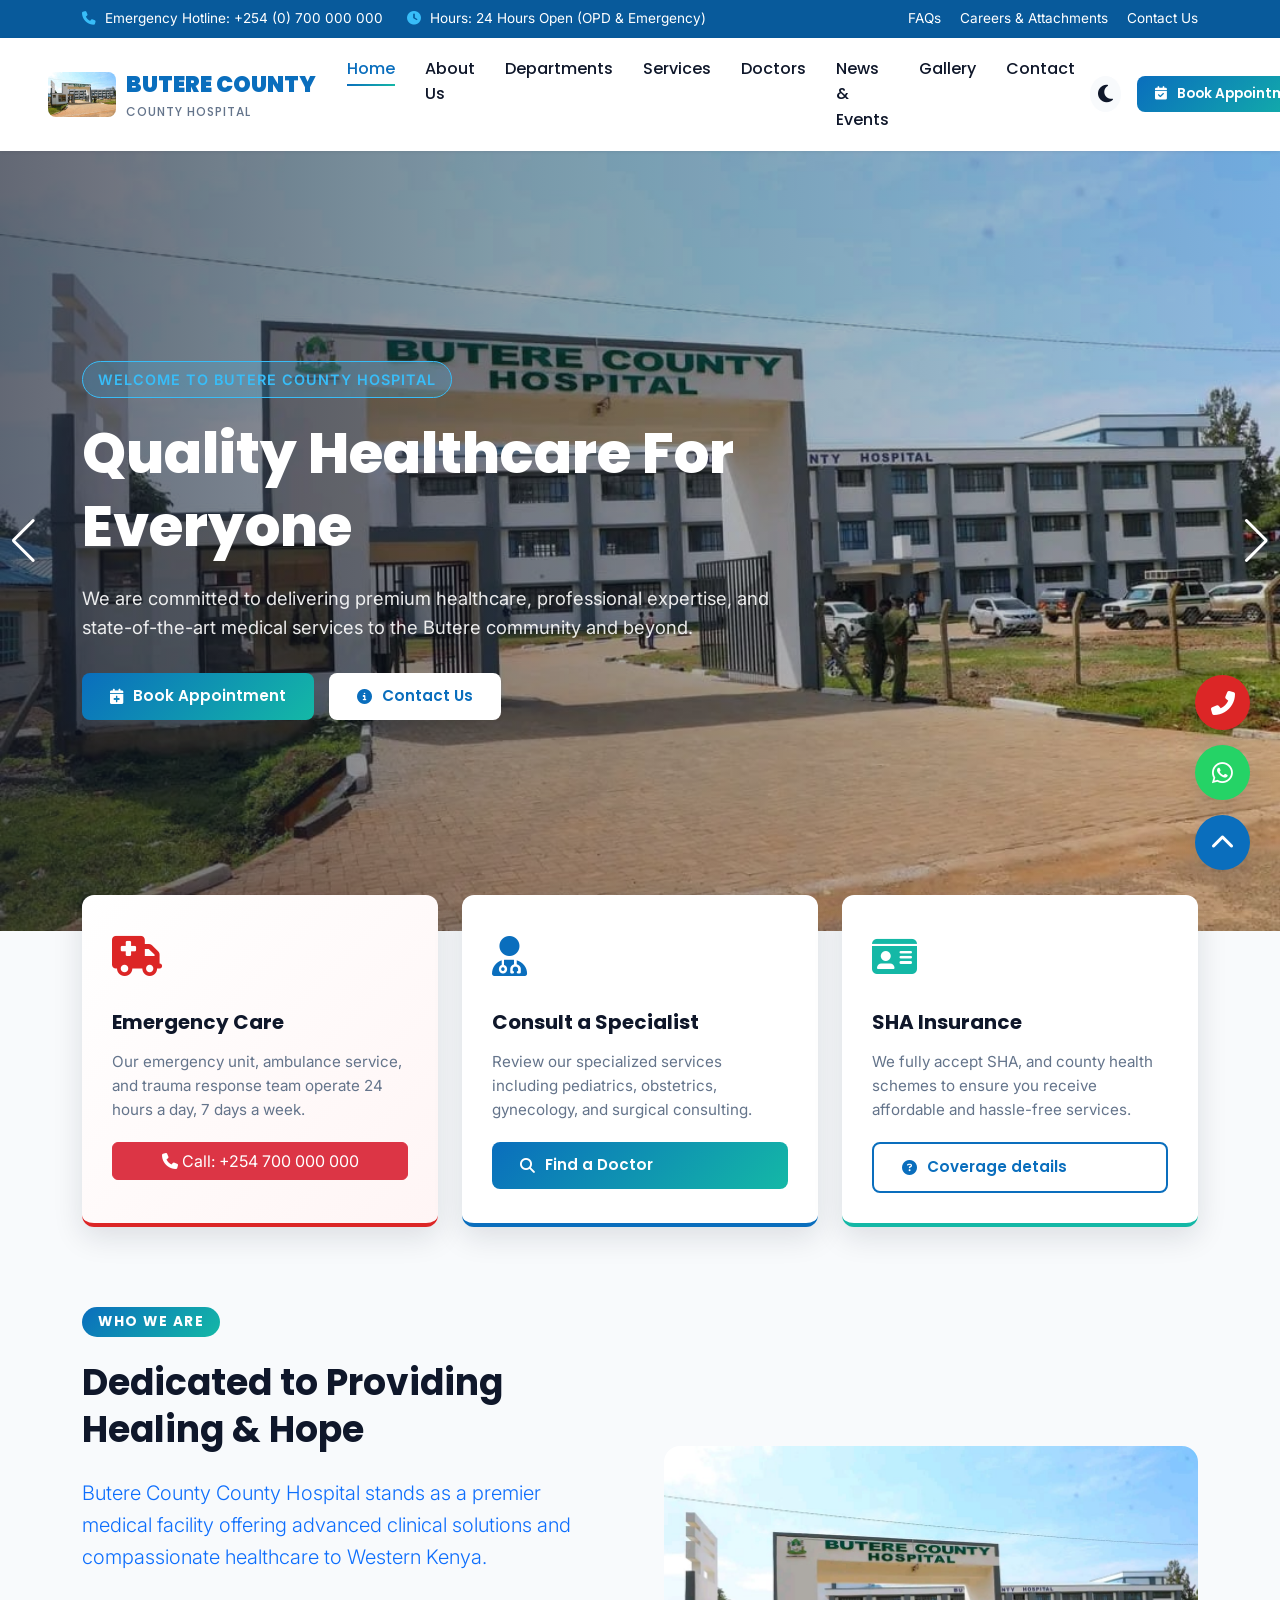
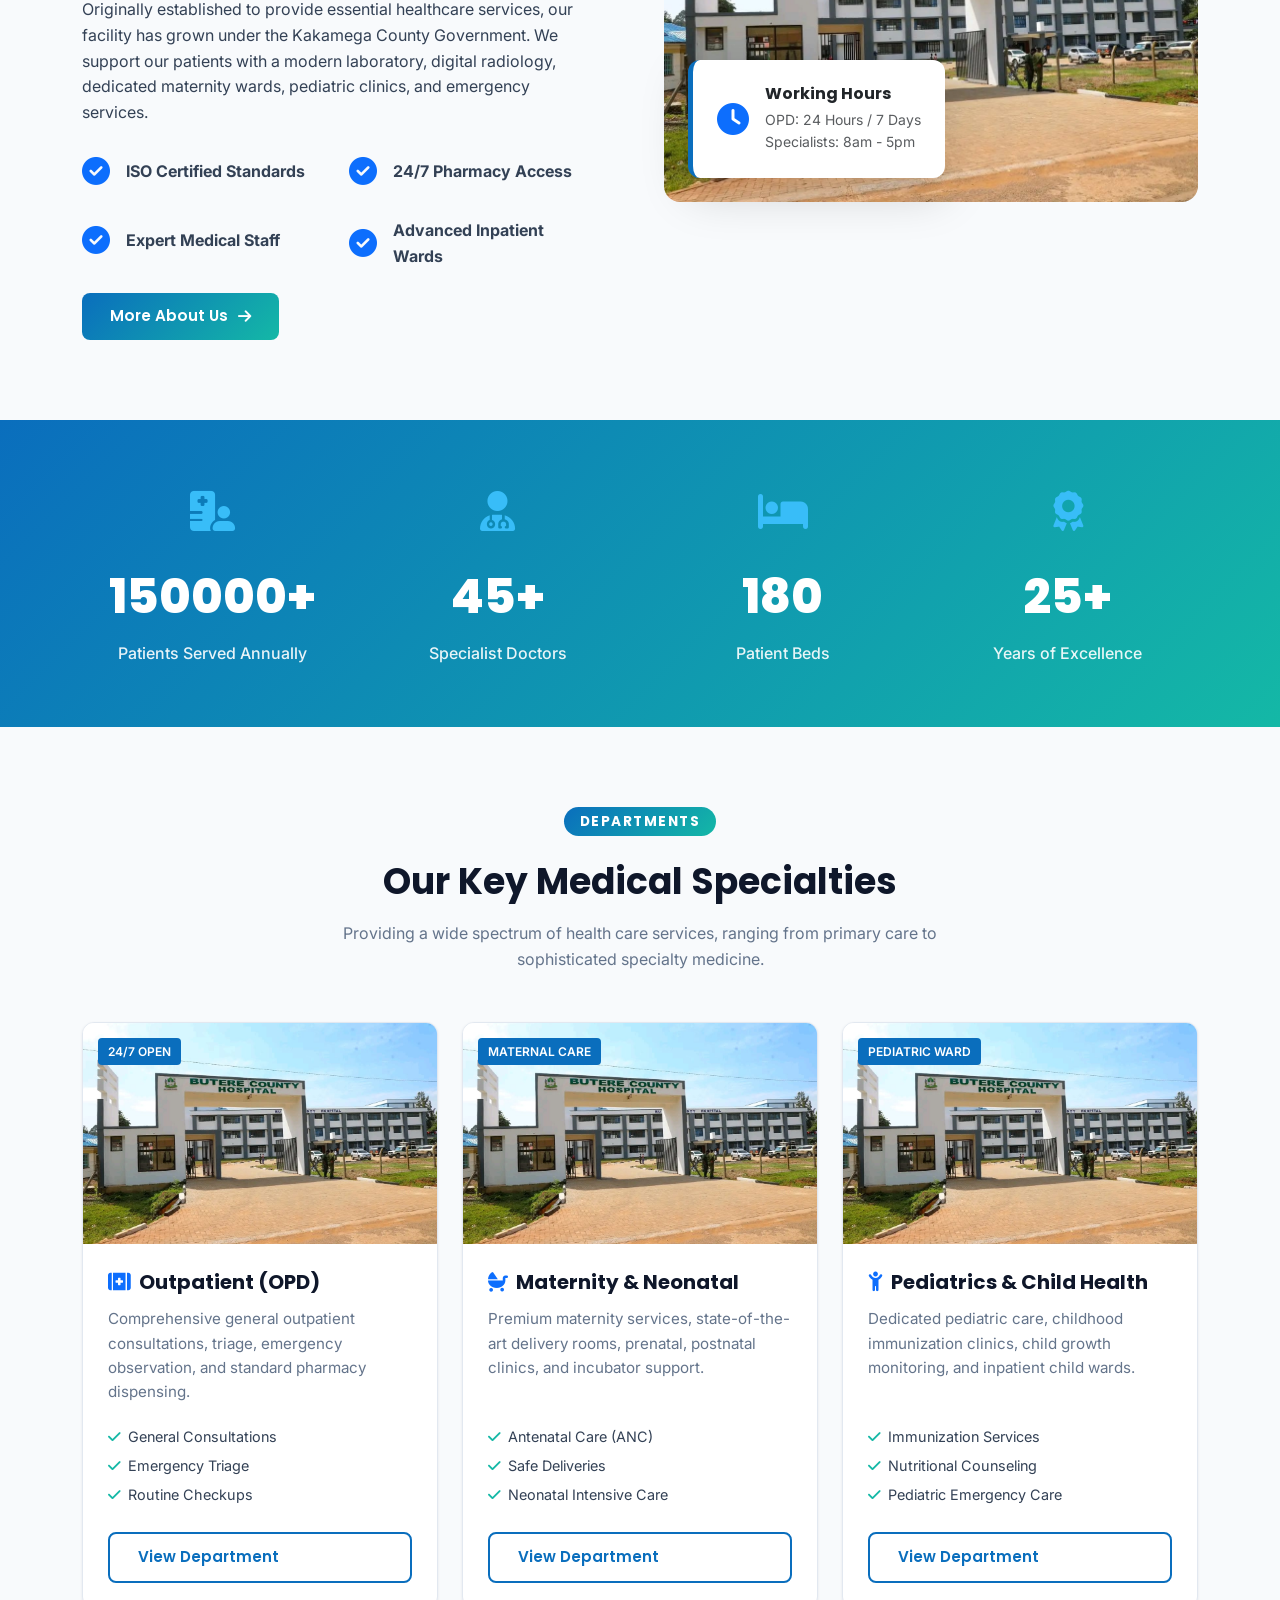
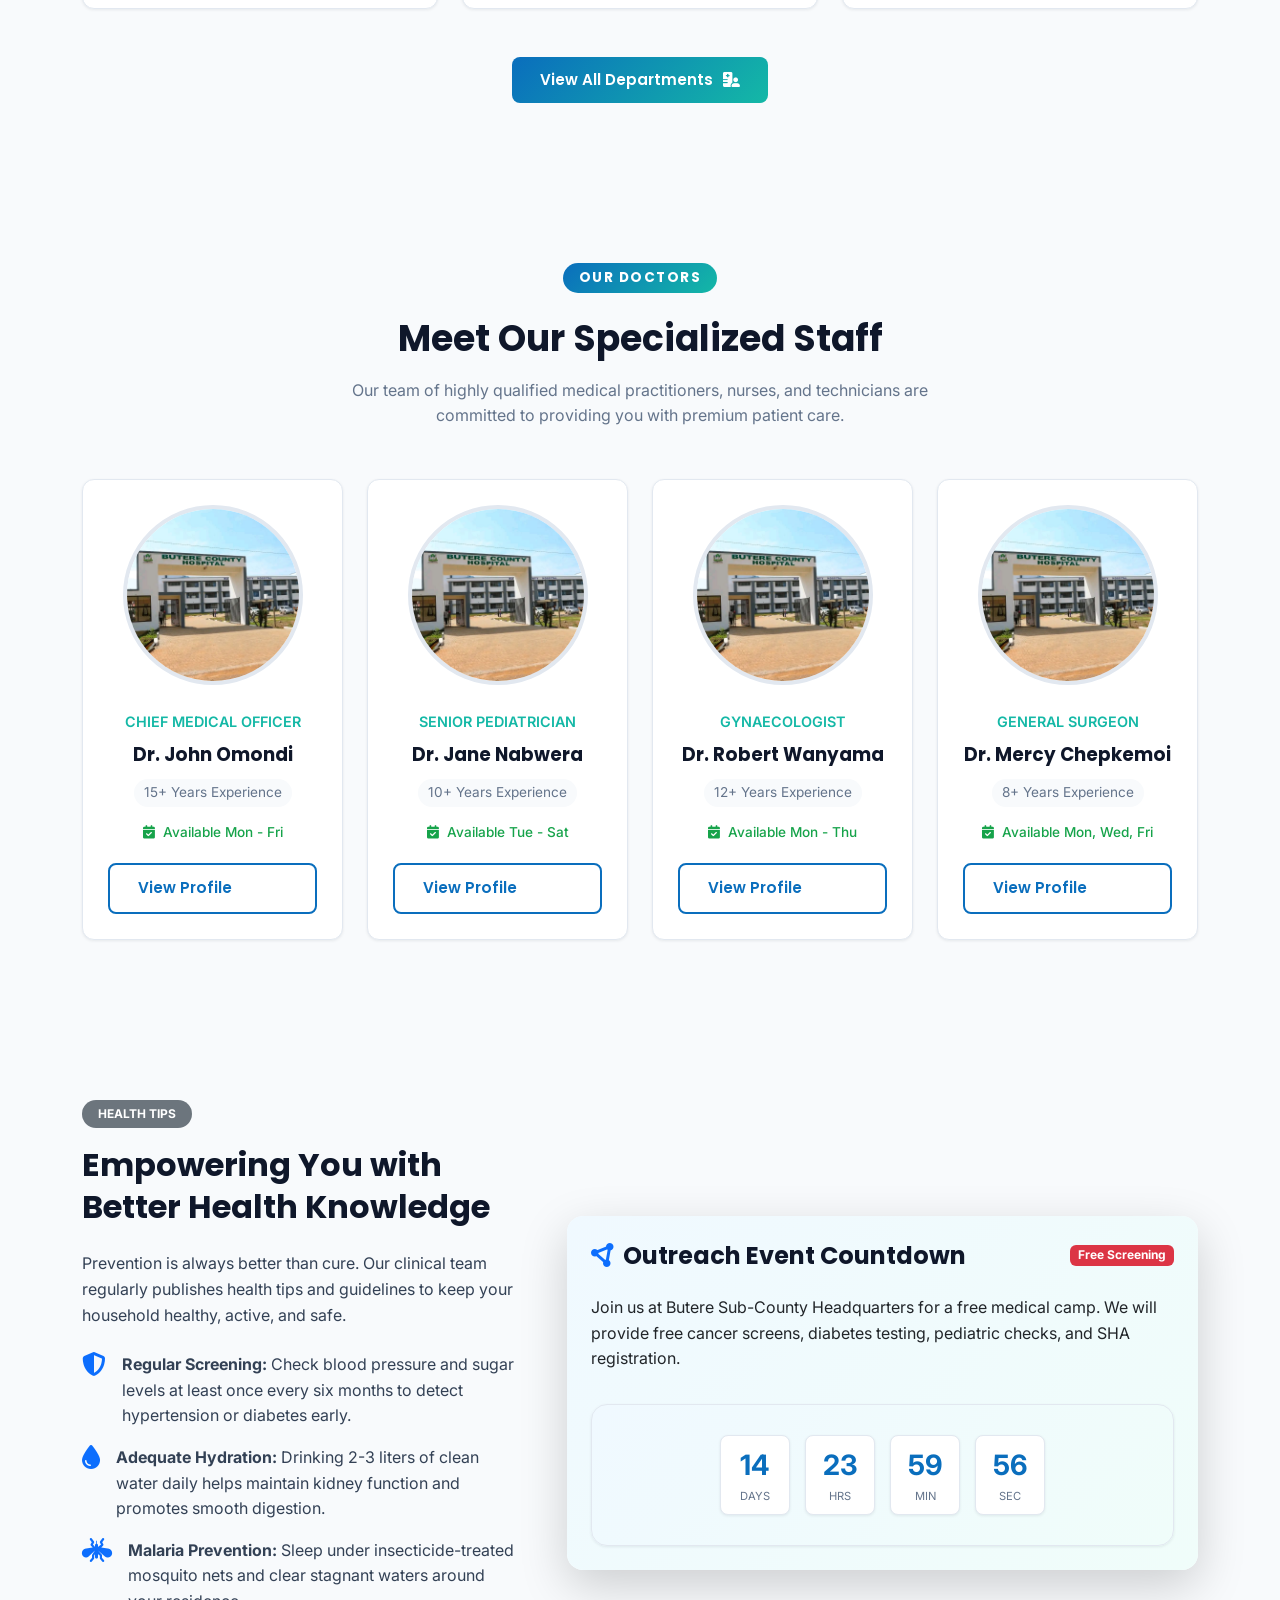
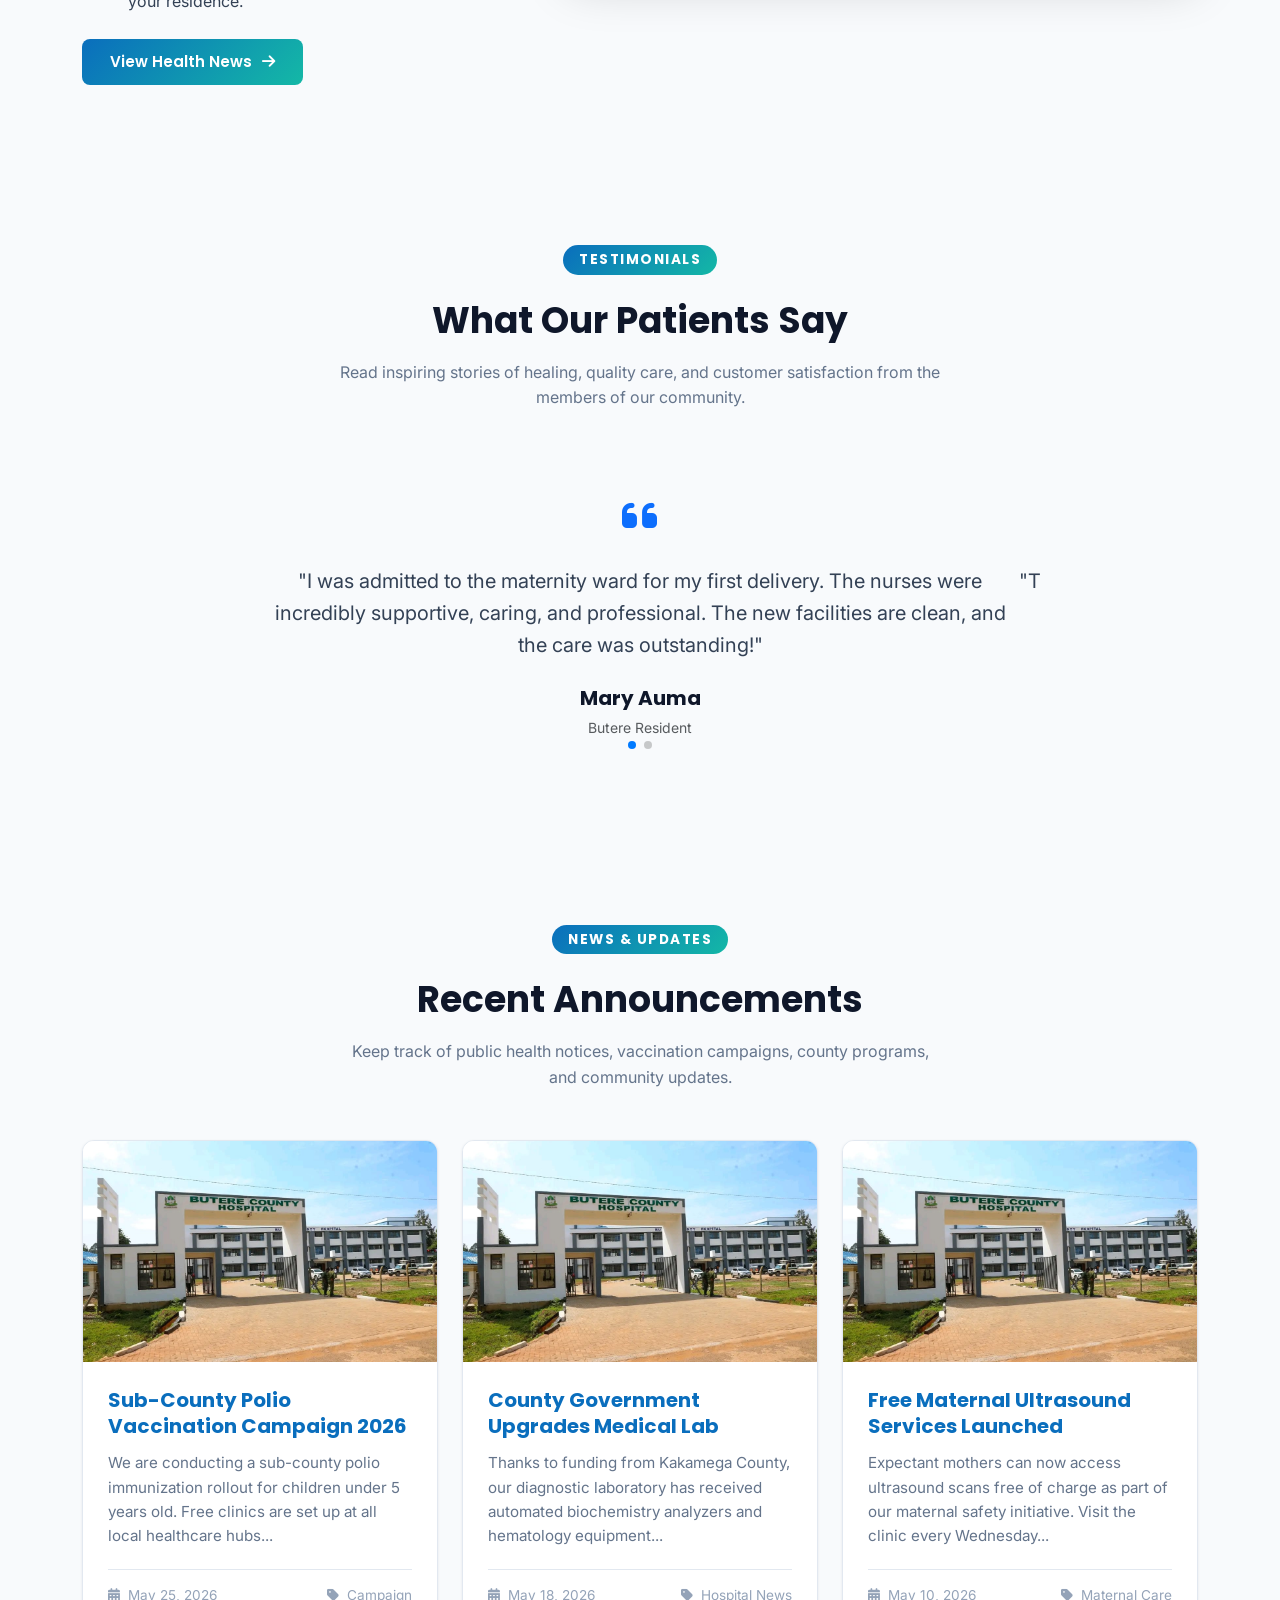
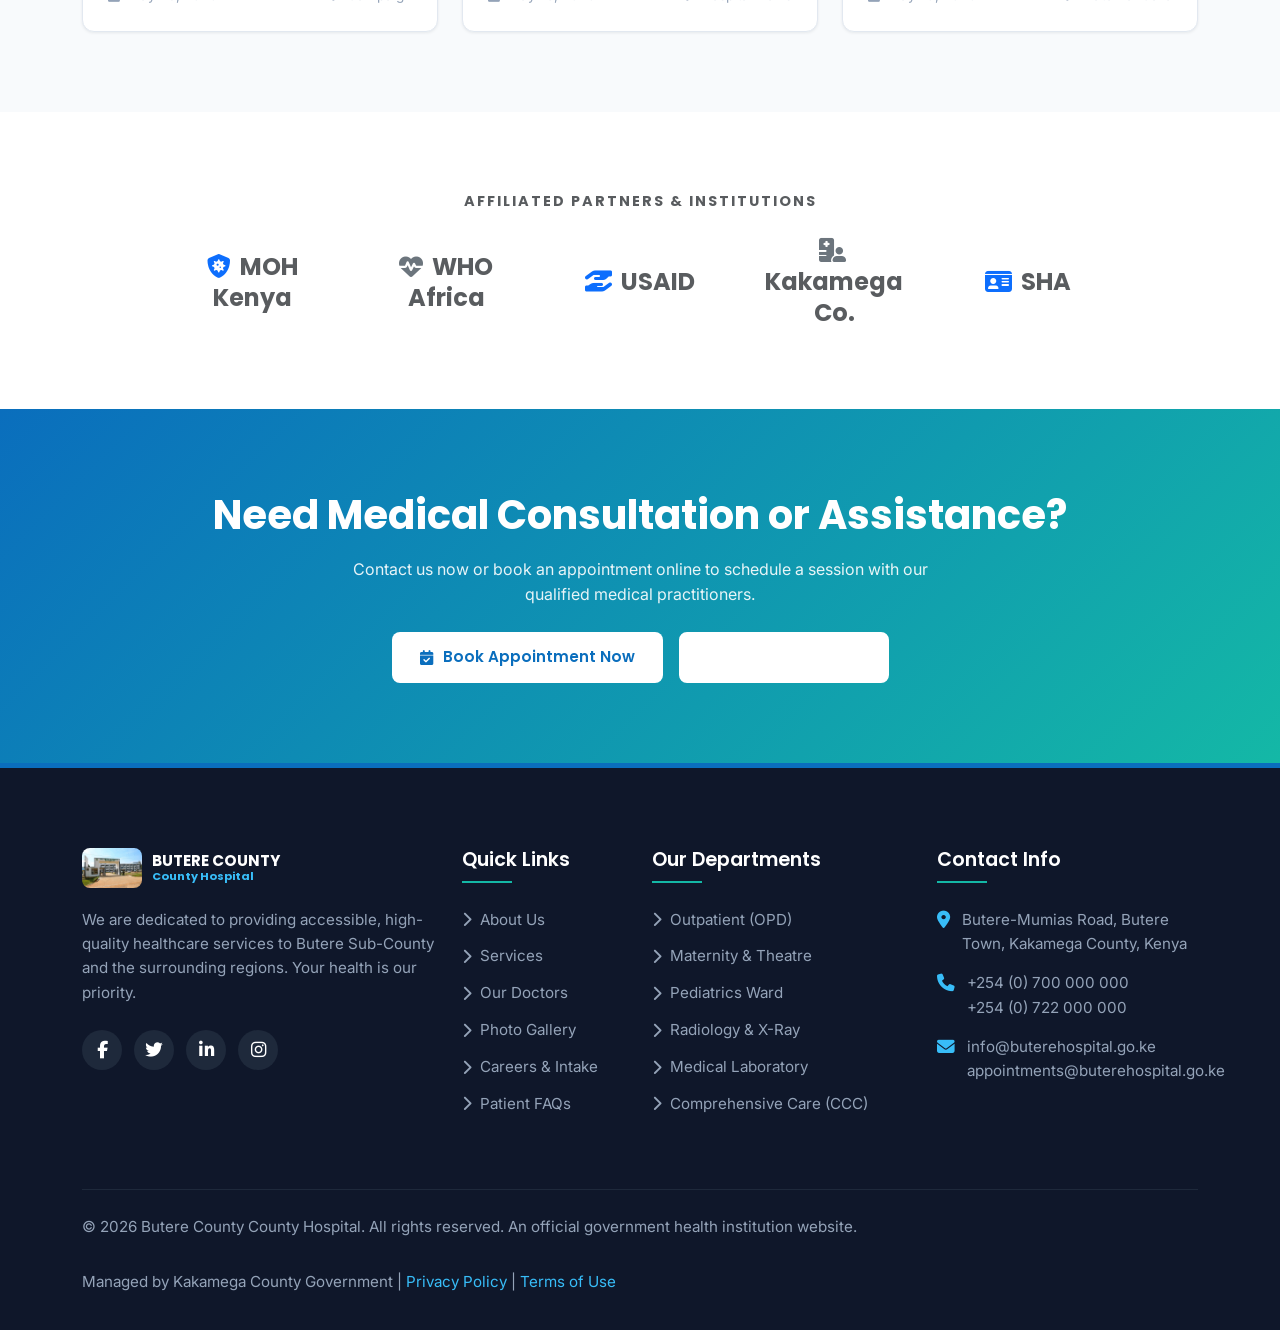
==== commit 75453b57: "second commit" ====
--- a/index.html
+++ b/index.html
@@ -129,12 +129,12 @@
             <a href="doctors.html" class="btn btn-custom btn-custom-primary w-100"><i class="fa-solid fa-magnifying-glass"></i> Find a Doctor</a>
           </div>
         </div>
-        <!-- NHIF / SHIF Coverage -->
+        <!-- SHA Coverage -->
         <div class="col-lg-4 col-md-6" data-aos="fade-up" data-aos-delay="300">
           <div class="quick-card card-secondary">
             <div class="quick-card-icon"><i class="fa-solid fa-id-card"></i></div>
-            <h3>NHIF / SHIF Insurance</h3>
-            <p>We fully accept NHIF, SHIF, and county health schemes to ensure you receive affordable and hassle-free services.</p>
+            <h3>SHA Insurance</h3>
+            <p>We fully accept SHA, and county health schemes to ensure you receive affordable and hassle-free services.</p>
             <a href="faq.html" class="btn btn-custom btn-custom-secondary w-100"><i class="fa-solid fa-circle-question"></i> Coverage details</a>
           </div>
         </div>
@@ -429,7 +429,7 @@
               <h4 class="mb-0 fw-bold"><i class="fa-solid fa-circle-nodes text-primary me-2"></i>Outreach Event Countdown</h4>
               <span class="badge bg-danger">Free Screening</span>
             </div>
-            <p>Join us at Butere Sub-County Headquarters for a free medical camp. We will provide free cancer screens, diabetes testing, pediatric checks, and NHIF registration.</p>
+            <p>Join us at Butere Sub-County Headquarters for a free medical camp. We will provide free cancer screens, diabetes testing, pediatric checks, and SHA registration.</p>
             <div class="countdown-container mt-3" id="countdown-date">
               <div class="countdown-digits">
                 <div class="countdown-box">
@@ -571,7 +571,7 @@
           <h4 class="mb-0 text-muted fw-bold font-heading"><i class="fa-solid fa-hospital-user me-1 text-secondary"></i> Kakamega Co.</h4>
         </div>
         <div class="col-md-2 col-4">
-          <h4 class="mb-0 text-muted fw-bold font-heading"><i class="fa-solid fa-id-card me-1 text-primary"></i> SHIF / NHIF</h4>
+          <h4 class="mb-0 text-muted fw-bold font-heading"><i class="fa-solid fa-id-card me-1 text-primary"></i> SHA</h4>
         </div>
       </div>
     </div>
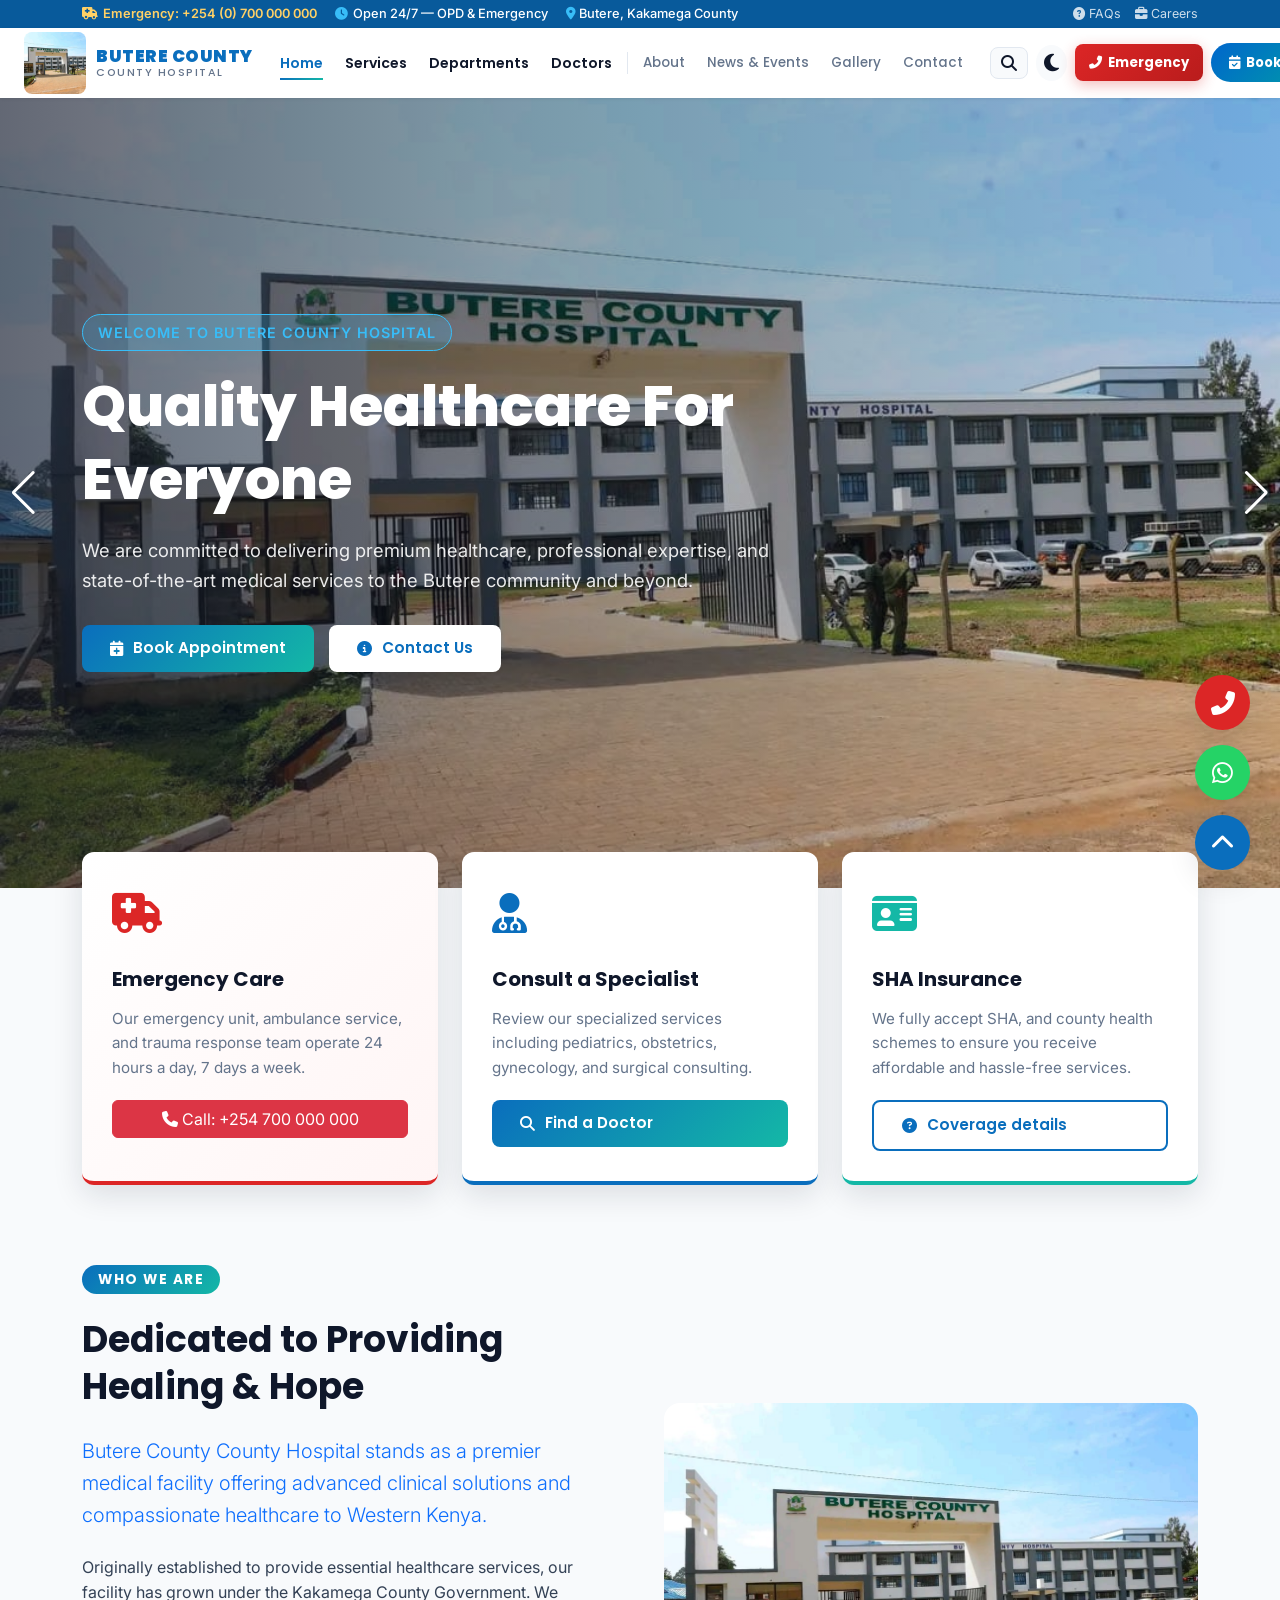
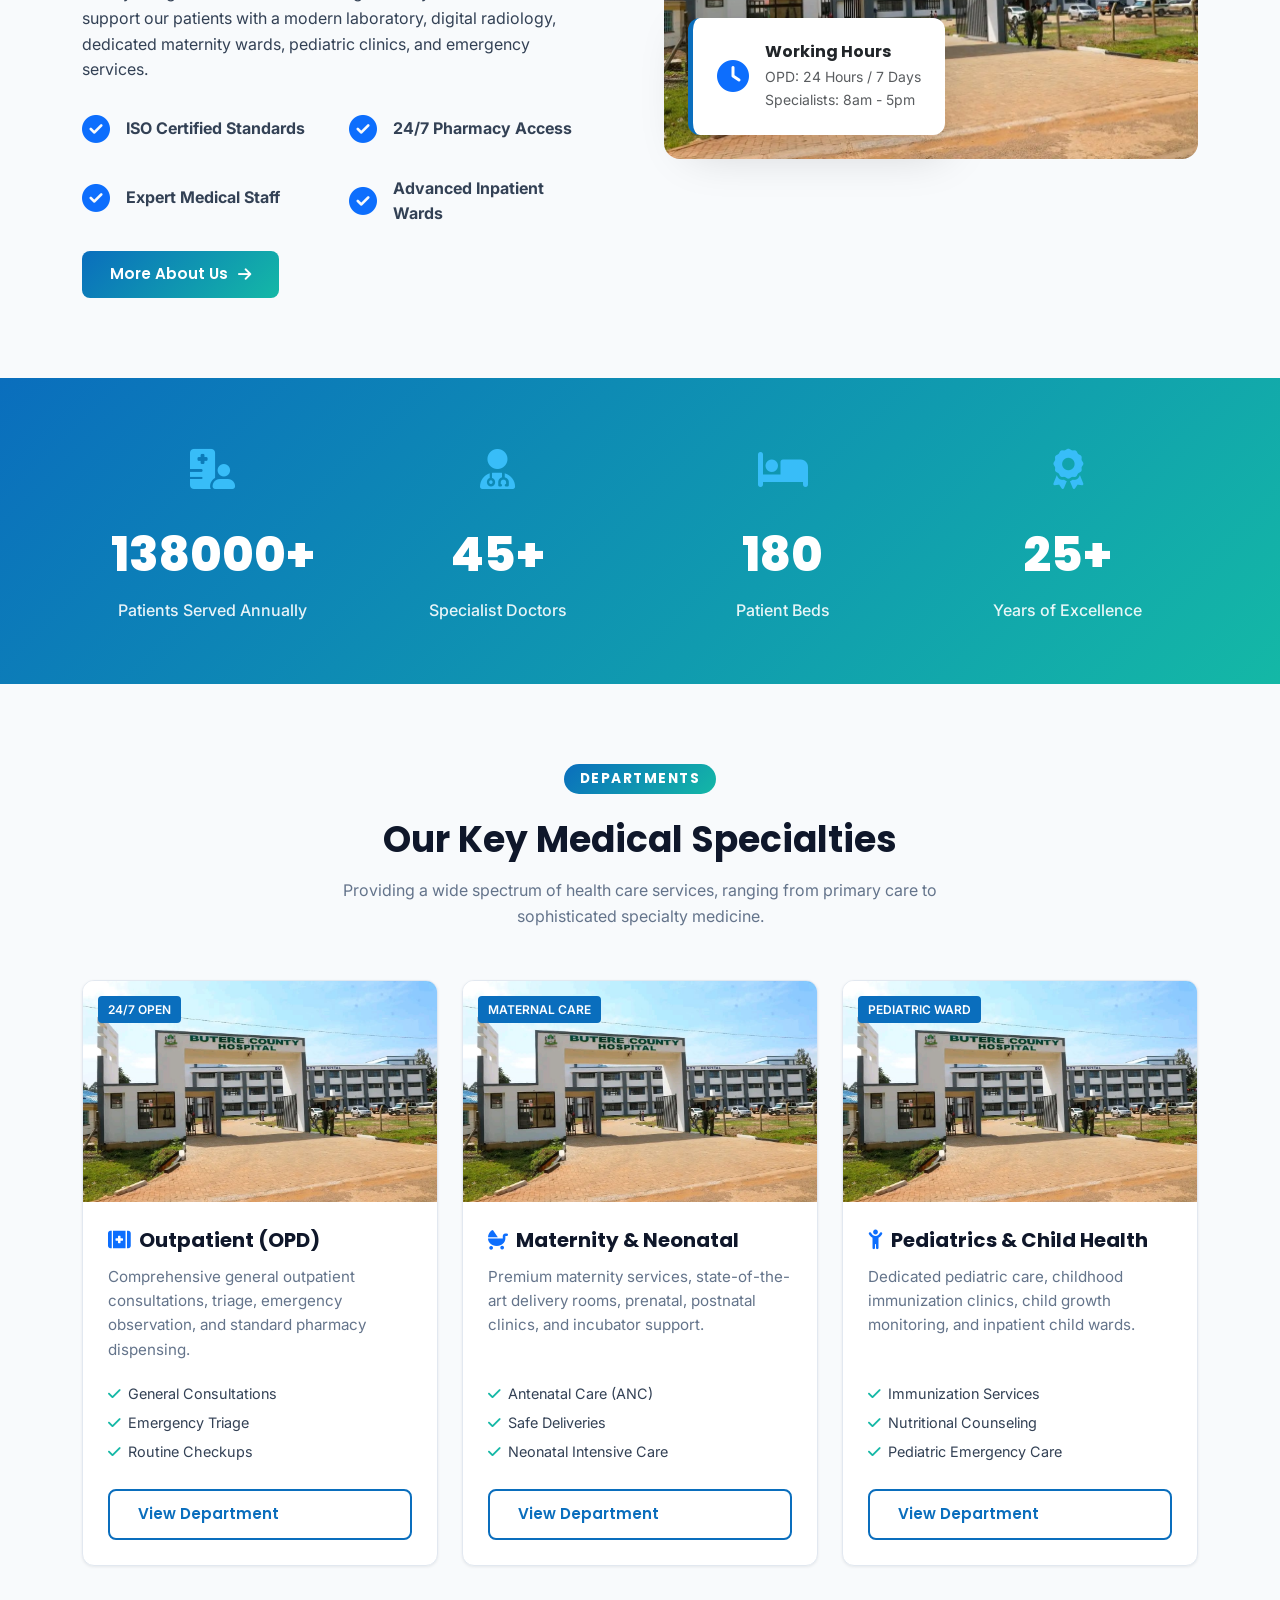
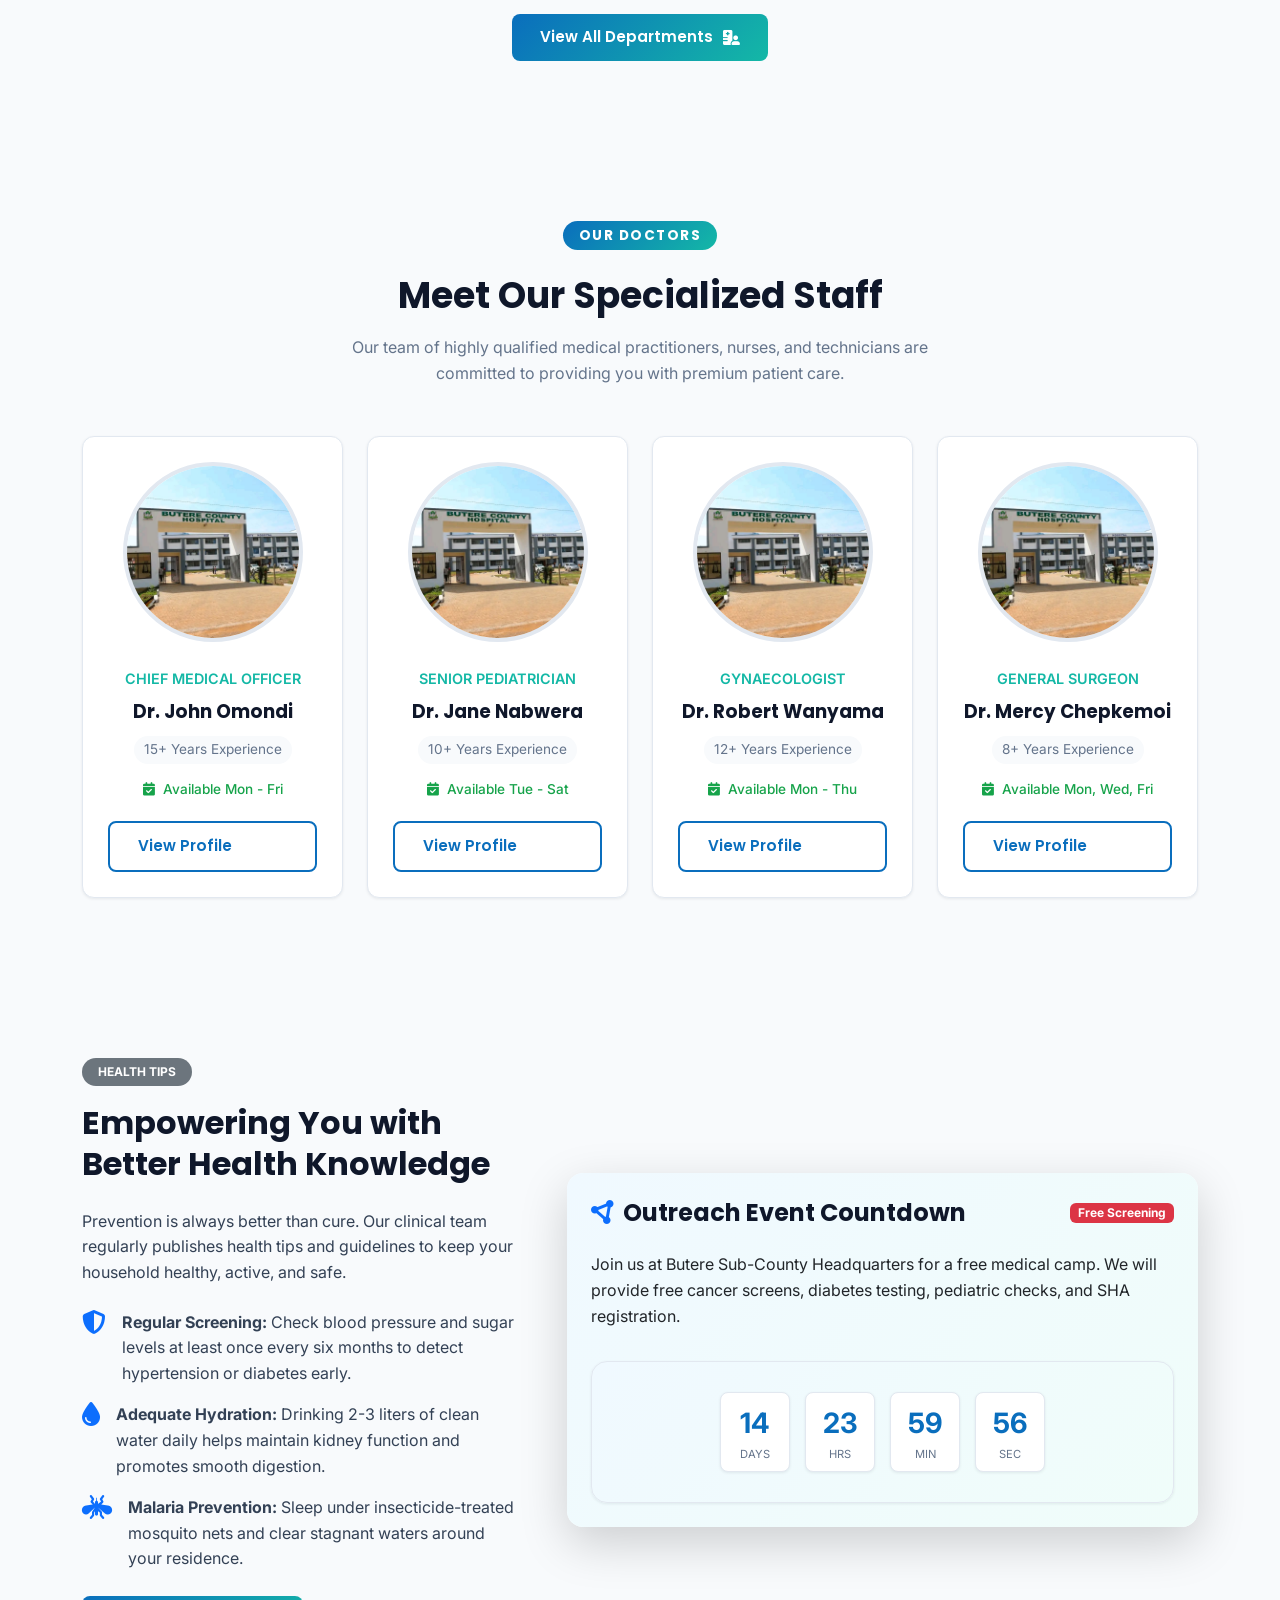
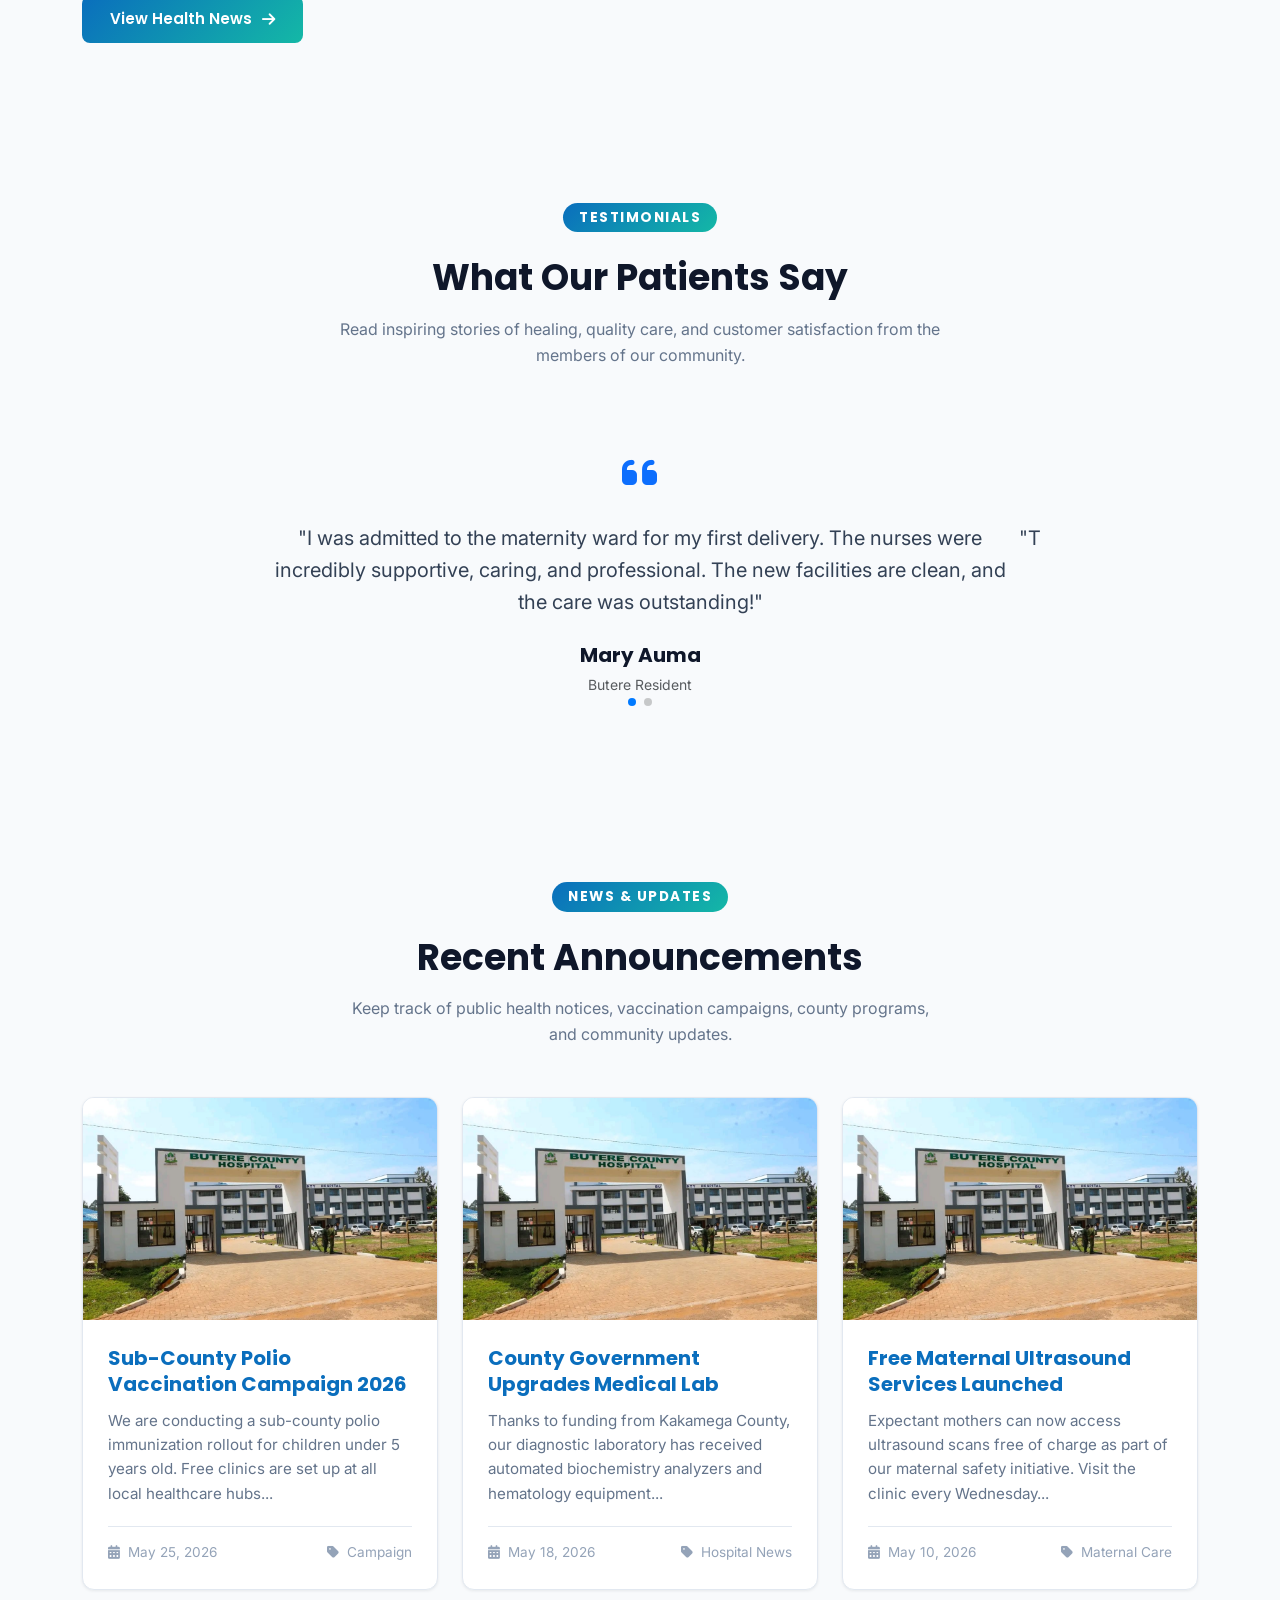
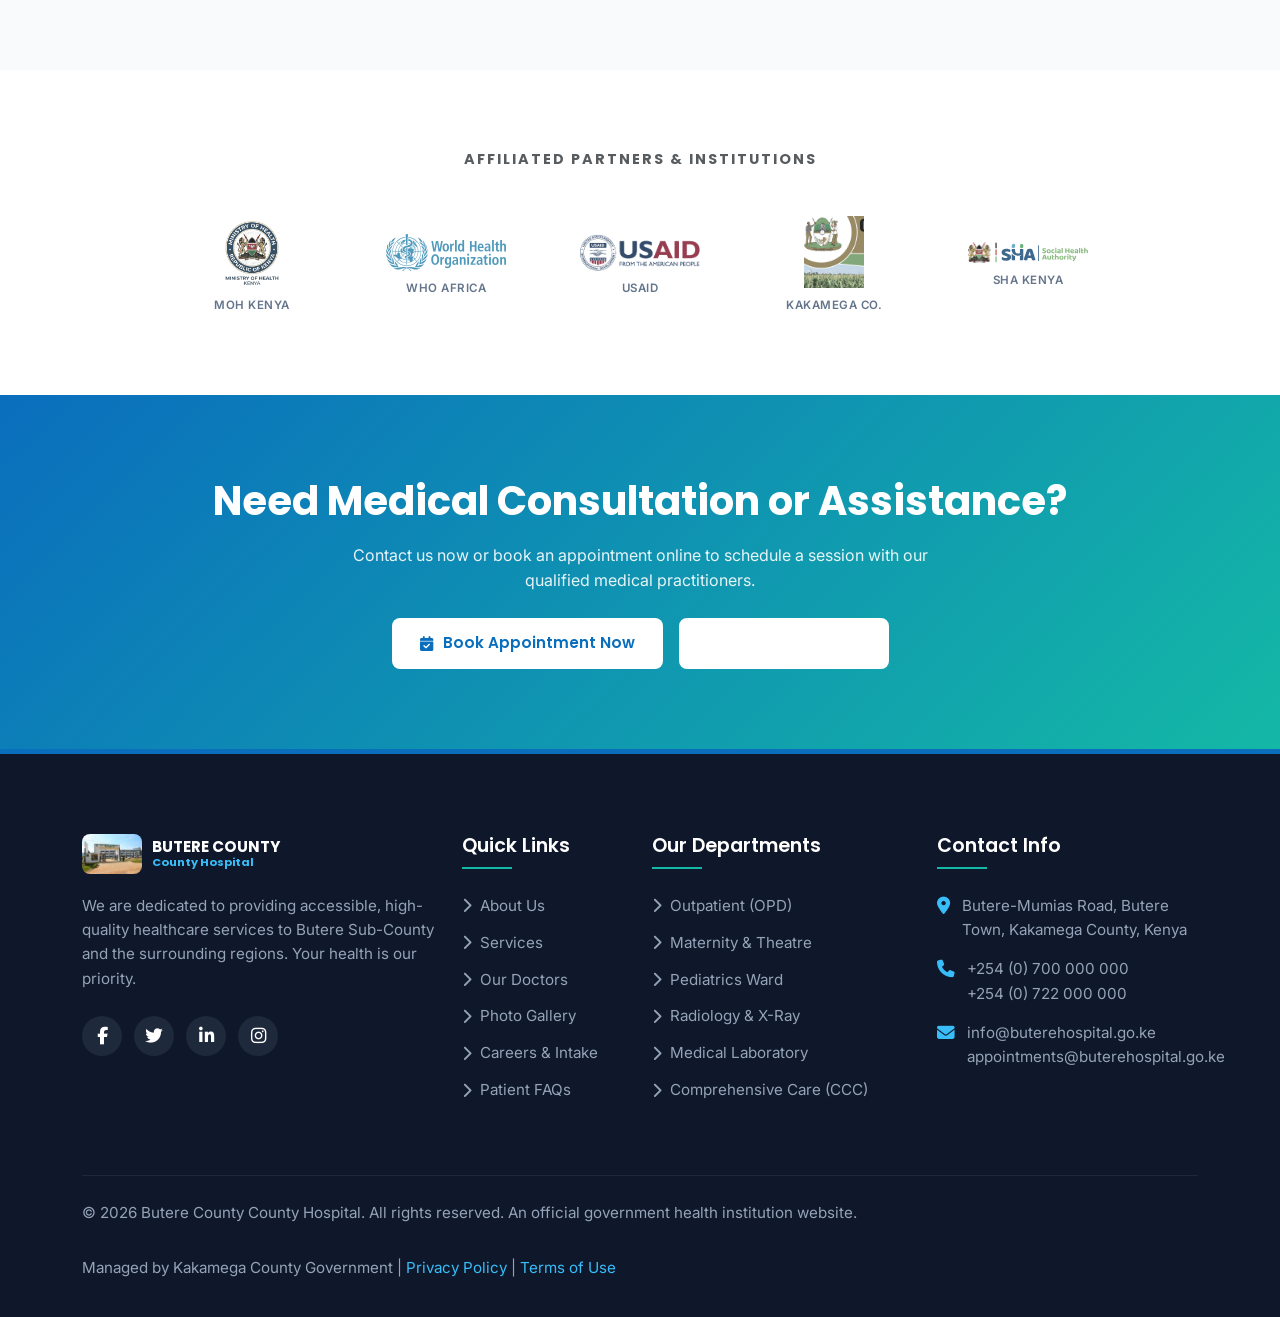
==== commit f5ff4d23: "second committ" ====
--- a/index.html
+++ b/index.html
@@ -22,22 +22,23 @@
   <div class="top-bar">
     <div class="container top-bar-content">
       <div class="top-bar-info">
-        <span><i class="fa-solid fa-phone"></i> Emergency Hotline: +254 (0) 700 000 000</span>
-        <span><i class="fa-solid fa-clock"></i> Hours: 24 Hours Open (OPD & Emergency)</span>
+        <a href="tel:+254700000000" class="top-bar-emergency">
+          <i class="fa-solid fa-truck-medical"></i> Emergency: +254 (0) 700 000 000
+        </a>
+        <span><i class="fa-solid fa-clock"></i> Open 24/7 &mdash; OPD &amp; Emergency</span>
+        <span class="d-none d-md-inline"><i class="fa-solid fa-location-dot"></i> Butere, Kakamega County</span>
       </div>
       <div class="top-bar-links">
-        <a href="faq.html">FAQs</a>
-        <a href="careers.html">Careers & Attachments</a>
-        <a href="contact.html">Contact Us</a>
+        <a href="faq.html"><i class="fa-solid fa-circle-question"></i> FAQs</a>
+        <a href="careers.html"><i class="fa-solid fa-briefcase"></i> Careers</a>
       </div>
     </div>
   </div>
-
   <!-- Navbar -->
   <nav class="navbar navbar-expand-xl main-navbar">
-    <div class="container-fluid px-lg-5 px-3">
+    <div class="container-fluid px-lg-4 px-3">
       <a class="navbar-brand navbar-brand-custom" href="index.html">
-        <img src="images/hero-hospital.png" alt="Butere County Hospital Logo" style="border-radius: var(--radius-sm); object-fit: cover;">
+        <img src="images/hero-hospital.png" alt="Butere County Hospital Logo">
         <span>
           <strong>BUTERE COUNTY</strong>
           <span class="brand-sub">County Hospital</span>
@@ -47,27 +48,60 @@
         <span class="navbar-toggler-icon"></span>
       </button>
       <div class="collapse navbar-collapse" id="mainNavbarContent">
-        <ul class="navbar-nav ms-auto mb-2 mb-lg-0">
+        <ul class="navbar-nav mx-auto mb-2 mb-lg-0 align-items-lg-center">
           <li class="nav-item"><a class="nav-link active" href="index.html">Home</a></li>
-          <li class="nav-item"><a class="nav-link" href="about.html">About Us</a></li>
-          <li class="nav-item"><a class="nav-link" href="departments.html">Departments</a></li>
           <li class="nav-item"><a class="nav-link" href="services.html">Services</a></li>
+          <li class="nav-item mega-menu-item dropdown">
+            <a class="nav-link dropdown-toggle" href="departments.html" id="deptDropdown" role="button" data-bs-toggle="dropdown" aria-expanded="false">
+              Departments
+            </a>
+            <div class="dropdown-menu mega-menu" aria-labelledby="deptDropdown">
+              <div class="mega-menu-grid">
+                <a href="departments.html" class="mega-menu-item-link"><i class="fa-solid fa-stethoscope text-primary"></i><span>Outpatient (OPD)</span></a>
+                <a href="departments.html" class="mega-menu-item-link"><i class="fa-solid fa-baby text-primary"></i><span>Maternity &amp; Theatre</span></a>
+                <a href="departments.html" class="mega-menu-item-link"><i class="fa-solid fa-child text-primary"></i><span>Pediatrics Ward</span></a>
+                <a href="departments.html" class="mega-menu-item-link"><i class="fa-solid fa-flask text-primary"></i><span>Medical Laboratory</span></a>
+                <a href="departments.html" class="mega-menu-item-link"><i class="fa-solid fa-pills text-primary"></i><span>Pharmacy</span></a>
+                <a href="departments.html" class="mega-menu-item-link"><i class="fa-solid fa-x-ray text-primary"></i><span>Radiology &amp; X-Ray</span></a>
+                <a href="departments.html" class="mega-menu-item-link"><i class="fa-solid fa-tooth text-primary"></i><span>Dental Clinic</span></a>
+                <a href="departments.html" class="mega-menu-item-link"><i class="fa-solid fa-ribbon text-primary"></i><span>Comprehensive Care (CCC)</span></a>
+              </div>
+            </div>
+          </li>
           <li class="nav-item"><a class="nav-link" href="doctors.html">Doctors</a></li>
-          <li class="nav-item"><a class="nav-link" href="news.html">News & Events</a></li>
-          <li class="nav-item"><a class="nav-link" href="gallery.html">Gallery</a></li>
-          <li class="nav-item"><a class="nav-link" href="contact.html">Contact</a></li>
+          <li class="nav-divider d-none d-xl-block"></li>
+          <li class="nav-item nav-secondary"><a class="nav-link" href="about.html">About</a></li>
+          <li class="nav-item nav-secondary"><a class="nav-link" href="news.html">News &amp; Events</a></li>
+          <li class="nav-item nav-secondary"><a class="nav-link" href="gallery.html">Gallery</a></li>
+          <li class="nav-item nav-secondary"><a class="nav-link" href="contact.html">Contact</a></li>
         </ul>
-        <div class="d-flex align-items-center gap-3">
-          <button id="theme-toggle" class="theme-toggle-btn" aria-label="Toggle dark mode">
+        <div class="d-flex align-items-center gap-2 navbar-actions ms-lg-3">
+          <button class="navbar-icon-btn" id="search-toggle" aria-label="Search">
+            <i class="fa-solid fa-magnifying-glass"></i>
+          </button>
+          <button id="theme-toggle" class="navbar-icon-btn theme-toggle-btn" aria-label="Toggle dark mode">
             <i class="fa-solid fa-moon"></i>
           </button>
-          <a href="appointments.html" class="btn btn-custom btn-custom-primary">
+          <a href="tel:+254700000000" class="btn-emergency-nav d-none d-xl-inline-flex">
+            <i class="fa-solid fa-phone-flip"></i> Emergency
+          </a>
+          <a href="appointments.html" class="btn-appointment-nav">
             <i class="fa-solid fa-calendar-check"></i> Book Appointment
           </a>
         </div>
       </div>
     </div>
   </nav>
+
+  <!-- Search Overlay -->
+  <div class="search-overlay" id="search-overlay">
+    <div class="search-overlay-inner">
+      <i class="fa-solid fa-magnifying-glass" style="color: var(--text-muted); font-size:1.1rem;"></i>
+      <input type="search" class="search-overlay-input" id="site-search-input" placeholder="Search departments, doctors, services..." autocomplete="off">
+      <button class="search-overlay-close" id="search-close"><i class="fa-solid fa-xmark"></i></button>
+    </div>
+  </div>
+
 
   <!-- Hero Section (Slider using Swiper) -->
   <div class="swiper hero-swiper">
@@ -554,25 +588,46 @@
   <!-- Partner Logos -->
   <section class="section-padding bg-white">
     <div class="container">
-      <div class="text-center mb-4">
-        <h5 class="text-muted fw-bold font-heading" style="font-size: 0.9rem; letter-spacing: 2px; text-transform: uppercase;">AFFILIATED PARTNERS & INSTITUTIONS</h5>
-      </div>
-      <div class="row align-items-center justify-content-center g-5 text-center">
-        <div class="col-md-2 col-4">
-          <h4 class="mb-0 text-muted fw-bold font-heading"><i class="fa-solid fa-shield-virus me-1 text-primary"></i> MOH Kenya</h4>
-        </div>
-        <div class="col-md-2 col-4">
-          <h4 class="mb-0 text-muted fw-bold font-heading"><i class="fa-solid fa-heart-pulse me-1 text-secondary"></i> WHO Africa</h4>
-        </div>
-        <div class="col-md-2 col-4">
-          <h4 class="mb-0 text-muted fw-bold font-heading"><i class="fa-solid fa-hand-holding-hand me-1 text-primary"></i> USAID</h4>
-        </div>
-        <div class="col-md-2 col-4">
-          <h4 class="mb-0 text-muted fw-bold font-heading"><i class="fa-solid fa-hospital-user me-1 text-secondary"></i> Kakamega Co.</h4>
-        </div>
-        <div class="col-md-2 col-4">
-          <h4 class="mb-0 text-muted fw-bold font-heading"><i class="fa-solid fa-id-card me-1 text-primary"></i> SHA</h4>
-        </div>
+      <div class="text-center mb-5">
+        <h5 class="text-muted fw-bold font-heading" style="font-size: 0.9rem; letter-spacing: 2px; text-transform: uppercase;">AFFILIATED PARTNERS &amp; INSTITUTIONS</h5>
+      </div>
+      <div class="row align-items-center justify-content-center g-4 g-md-5">
+
+        <div class="col-md-2 col-4 text-center partner-logo-col">
+          <a href="https://health.go.ke" target="_blank" rel="noopener" title="Ministry of Health Kenya">
+            <img src="images/partner-moh.png" alt="Ministry of Health Kenya" class="partner-logo-img">
+          </a>
+          <p class="partner-logo-label">MOH Kenya</p>
+        </div>
+
+        <div class="col-md-2 col-4 text-center partner-logo-col">
+          <a href="https://www.who.int" target="_blank" rel="noopener" title="World Health Organization">
+            <img src="images/partner-who.svg" alt="World Health Organization" class="partner-logo-img">
+          </a>
+          <p class="partner-logo-label">WHO Africa</p>
+        </div>
+
+        <div class="col-md-2 col-4 text-center partner-logo-col">
+          <a href="https://www.usaid.gov" target="_blank" rel="noopener" title="USAID">
+            <img src="images/partner-usaid.png" alt="USAID" class="partner-logo-img">
+          </a>
+          <p class="partner-logo-label">USAID</p>
+        </div>
+
+        <div class="col-md-2 col-4 text-center partner-logo-col">
+          <a href="https://www.kakamega.go.ke" target="_blank" rel="noopener" title="County Government of Kakamega">
+            <img src="images/partner-kakamega.png" alt="Kakamega County Government" class="partner-logo-img">
+          </a>
+          <p class="partner-logo-label">Kakamega Co.</p>
+        </div>
+
+        <div class="col-md-2 col-4 text-center partner-logo-col">
+          <a href="https://sha.go.ke" target="_blank" rel="noopener" title="Social Health Authority Kenya">
+            <img src="images/partner-sha.svg" alt="Social Health Authority Kenya" class="partner-logo-img">
+          </a>
+          <p class="partner-logo-label">SHA Kenya</p>
+        </div>
+
       </div>
     </div>
   </section>
--- a/css/style.css
+++ b/css/style.css
@@ -33,7 +33,7 @@
   --transition: all 0.3s ease;
   --font-heading: 'Poppins', sans-serif;
   --font-body: 'Inter', sans-serif;
-  --navbar-height: 80px;
+  --navbar-height: 70px;
 }
 
 [data-theme="dark"] {
@@ -95,34 +95,56 @@
   display: block;
 }
 
-/* Sticky Header & Navbar */
+/* ==========================================
+   MODERN NAVBAR SYSTEM
+   ========================================== */
+
+/* Top Bar - compact 32px */
 .top-bar {
   background-color: var(--primary-dark);
   color: white;
-  font-size: 0.85rem;
-  padding: 8px 0;
+  font-size: 0.8rem;
+  padding: 5px 0;
   font-family: var(--font-body);
+  line-height: 1.4;
 }
 .top-bar-content {
   display: flex;
   justify-content: space-between;
   align-items: center;
 }
-.top-bar-info span {
-  margin-right: 20px;
-}
-.top-bar-info i {
-  margin-right: 5px;
-  color: var(--accent);
-}
+.top-bar-info {
+  display: flex;
+  align-items: center;
+  gap: 18px;
+  flex-wrap: wrap;
+}
+.top-bar-info span,
+.top-bar-emergency {
+  display: inline-flex;
+  align-items: center;
+  gap: 5px;
+  color: white;
+  text-decoration: none;
+  font-weight: 500;
+  transition: color 0.2s;
+}
+.top-bar-emergency {
+  color: #ffd166 !important;
+  font-weight: 600;
+}
+.top-bar-emergency:hover { color: #fff !important; }
+.top-bar-info i { color: var(--accent); }
+.top-bar-emergency i { color: #ffd166; }
+.top-bar-links { display: flex; align-items: center; gap: 14px; }
 .top-bar-links a {
-  color: white;
-  margin-left: 15px;
-}
-.top-bar-links a:hover {
-  color: var(--accent);
-}
-
+  color: rgba(255,255,255,0.8);
+  font-size: 0.78rem;
+  transition: color 0.2s;
+}
+.top-bar-links a:hover { color: var(--accent); }
+
+/* Main Navbar - 70px */
 .main-navbar {
   position: sticky;
   top: 0;
@@ -130,67 +152,334 @@
   background-color: var(--bg-white);
   box-shadow: var(--shadow-sm);
   transition: var(--transition);
+  padding: 0;
+  min-height: var(--navbar-height);
 }
 .main-navbar.scrolled {
-  padding: 10px 0;
   box-shadow: var(--shadow-md);
 }
+.main-navbar .container-fluid {
+  min-height: var(--navbar-height);
+  display: flex;
+  align-items: center;
+}
+
+/* Brand / Logo */
 .navbar-brand-custom {
   display: flex;
   align-items: center;
   gap: 10px;
   font-family: var(--font-heading);
-  font-weight: 700;
+  font-weight: 800;
   color: var(--primary) !important;
-  font-size: 1.4rem;
+  font-size: 1.15rem;
   flex-shrink: 0;
   white-space: nowrap;
+  text-decoration: none;
+  padding: 0;
 }
 .navbar-brand-custom img {
-  height: 45px;
+  height: 62px;
+  width: 62px;
+  object-fit: cover;
+  border-radius: var(--radius-sm);
 }
 .navbar-brand-custom span {
   display: flex;
   flex-direction: column;
+  line-height: 1.2;
+}
+.navbar-brand-custom strong {
+  font-size: 1.05rem;
+  letter-spacing: 0.5px;
 }
 .navbar-brand-custom .brand-sub {
-  font-size: 0.75rem;
+  font-size: 0.68rem;
   color: var(--text-muted);
   font-weight: 500;
   text-transform: uppercase;
-  letter-spacing: 1px;
-}
-
+  letter-spacing: 1.5px;
+}
+
+/* Nav Links - Primary items */
 .nav-link {
   font-family: var(--font-heading);
-  font-weight: 500;
+  font-weight: 600;
+  font-size: 0.88rem;
   color: var(--text-dark) !important;
-  padding: 10px 15px !important;
+  padding: 8px 11px !important;
   position: relative;
+  white-space: nowrap;
 }
 .nav-link::after {
   content: '';
   position: absolute;
-  bottom: 5px;
-  left: 15px;
-  right: 15px;
+  bottom: 2px;
+  left: 11px;
+  right: 11px;
   height: 2px;
   background: var(--gradient-primary);
   transform: scaleX(0);
+  transform-origin: left;
+  transition: transform 0.25s ease;
+}
+.nav-link:hover::after, .nav-link.active::after { transform: scaleX(1); }
+.nav-link.active { color: var(--primary) !important; }
+
+/* Secondary nav items — slightly lighter */
+.nav-secondary .nav-link {
+  font-weight: 500;
+  color: var(--text-muted) !important;
+  font-size: 0.84rem;
+}
+.nav-secondary .nav-link:hover,
+.nav-secondary .nav-link.active {
+  color: var(--primary) !important;
+}
+
+/* Navbar divider between primary & secondary */
+.nav-divider {
+  width: 1px;
+  height: 22px;
+  background: var(--border);
+  margin: 0 4px;
+  align-self: center;
+}
+
+/* ==========================================
+   MEGA MENU — Departments Dropdown
+   ========================================== */
+.mega-menu-item .dropdown-toggle::after { margin-left: 4px; }
+.mega-menu {
+  min-width: 480px;
+  padding: 20px;
+  border: 1px solid var(--border);
+  border-radius: var(--radius-md);
+  box-shadow: var(--shadow-lg);
+  background-color: var(--bg-white);
+  top: calc(100% + 4px) !important;
+}
+.mega-menu-grid {
+  display: grid;
+  grid-template-columns: 1fr 1fr;
+  gap: 4px;
+}
+.mega-menu-item-link {
+  display: flex;
+  align-items: center;
+  gap: 10px;
+  padding: 10px 14px;
+  border-radius: var(--radius-sm);
+  text-decoration: none;
+  color: var(--text-body);
+  font-family: var(--font-heading);
+  font-size: 0.85rem;
+  font-weight: 500;
+  transition: background 0.2s, color 0.2s;
+}
+.mega-menu-item-link:hover {
+  background-color: var(--bg);
+  color: var(--primary);
+}
+.mega-menu-item-link i {
+  width: 20px;
+  text-align: center;
+  font-size: 0.95rem;
+}
+[data-theme="dark"] .mega-menu {
+  background-color: var(--bg-card);
+  border-color: var(--border);
+}
+[data-theme="dark"] .mega-menu-item-link { color: var(--text-body); }
+[data-theme="dark"] .mega-menu-item-link:hover { background-color: var(--bg); color: var(--accent); }
+
+/* ==========================================
+   NAVBAR ACTION BUTTONS
+   ========================================== */
+
+/* Icon buttons (search, theme) */
+.navbar-icon-btn {
+  background: none;
+  border: 1px solid var(--border);
+  color: var(--text-dark);
+  font-size: 1rem;
+  cursor: pointer;
+  padding: 7px 10px;
+  border-radius: 8px;
+  display: flex;
+  align-items: center;
+  justify-content: center;
   transition: var(--transition);
-}
-.nav-link:hover::after, .nav-link.active::after {
-  transform: scaleX(1);
-}
-.nav-link.active {
+  background-color: var(--bg);
+  white-space: nowrap;
+}
+.navbar-icon-btn:hover {
+  background-color: var(--primary);
+  color: white;
+  border-color: var(--primary);
+}
+
+/* Emergency button — red */
+.btn-emergency-nav {
+  display: inline-flex;
+  align-items: center;
+  gap: 6px;
+  padding: 8px 14px;
+  border-radius: 8px;
+  font-family: var(--font-heading);
+  font-weight: 700;
+  font-size: 0.82rem;
+  text-decoration: none;
+  white-space: nowrap;
+  background: linear-gradient(135deg, #DC2626, #b91c1c);
+  color: white !important;
+  border: none;
+  box-shadow: 0 4px 14px rgba(220,38,38,0.3);
+  transition: all 0.25s ease;
+}
+.btn-emergency-nav:hover {
+  transform: translateY(-1px);
+  box-shadow: 0 6px 20px rgba(220,38,38,0.45);
+  color: white !important;
+}
+
+/* Appointment button — gradient with pulse */
+@keyframes appointmentPulse {
+  0%   { box-shadow: 0 4px 18px rgba(10,110,189,0.35); }
+  50%  { box-shadow: 0 6px 28px rgba(10,110,189,0.6); }
+  100% { box-shadow: 0 4px 18px rgba(10,110,189,0.35); }
+}
+.btn-appointment-nav {
+  display: inline-flex;
+  align-items: center;
+  gap: 6px;
+  padding: 9px 18px;
+  border-radius: 50px;
+  font-family: var(--font-heading);
+  font-weight: 700;
+  font-size: 0.82rem;
+  text-decoration: none;
+  white-space: nowrap;
+  background: linear-gradient(135deg, #0066CC, #00B894);
+  color: white !important;
+  border: none;
+  animation: appointmentPulse 3s infinite;
+  transition: all 0.25s ease;
+}
+.btn-appointment-nav:hover {
+  transform: translateY(-2px);
+  filter: brightness(1.1);
+  color: white !important;
+}
+
+/* ==========================================
+   SEARCH OVERLAY
+   ========================================== */
+.search-overlay {
+  position: fixed;
+  inset: 0;
+  background: rgba(10,20,40,0.75);
+  backdrop-filter: blur(6px);
+  z-index: 2000;
+  display: flex;
+  align-items: flex-start;
+  justify-content: center;
+  padding-top: 120px;
+  opacity: 0;
+  pointer-events: none;
+  transition: opacity 0.25s ease;
+}
+.search-overlay.open {
+  opacity: 1;
+  pointer-events: all;
+}
+.search-overlay-inner {
+  display: flex;
+  align-items: center;
+  width: 100%;
+  max-width: 650px;
+  background: var(--bg-white);
+  border-radius: var(--radius-md);
+  padding: 10px 18px;
+  box-shadow: var(--shadow-xl);
+  gap: 12px;
+}
+.search-overlay-input {
+  flex: 1;
+  border: none;
+  outline: none;
+  font-family: var(--font-heading);
+  font-size: 1.1rem;
+  color: var(--text-dark);
+  background: transparent;
+  padding: 8px 0;
+}
+.search-overlay-input::placeholder { color: var(--text-muted); }
+.search-overlay-close {
+  background: none;
+  border: none;
+  font-size: 1.4rem;
+  color: var(--text-muted);
+  cursor: pointer;
+  padding: 4px 8px;
+  border-radius: 6px;
+  transition: color 0.2s;
+}
+.search-overlay-close:hover { color: var(--danger); }
+[data-theme="dark"] .search-overlay-inner {
+  background: var(--bg-card);
+}
+[data-theme="dark"] .search-overlay-input { color: var(--text-dark); }
+
+/* ==========================================
+   DARK MODE NAVBAR OVERRIDES
+   Bootstrap uses its own --bs-navbar-color which doesn't
+   respond to data-theme — override everything explicitly
+   ========================================== */
+[data-theme="dark"] .main-navbar {
+  background-color: var(--bg-white) !important;
+  border-bottom: 1px solid var(--border);
+}
+[data-theme="dark"] .navbar-brand-custom {
   color: var(--primary) !important;
 }
-
-.main-navbar .btn-custom {
-  padding: 8px 18px;
-  font-size: 0.85rem;
-  white-space: nowrap;
-}
+[data-theme="dark"] .navbar-brand-custom .brand-sub {
+  color: var(--text-muted) !important;
+}
+[data-theme="dark"] .nav-link {
+  color: var(--text-dark) !important;
+}
+[data-theme="dark"] .nav-link:hover,
+[data-theme="dark"] .nav-link.active {
+  color: var(--accent) !important;
+}
+[data-theme="dark"] .nav-secondary .nav-link {
+  color: var(--text-muted) !important;
+}
+[data-theme="dark"] .nav-secondary .nav-link:hover,
+[data-theme="dark"] .nav-secondary .nav-link.active {
+  color: var(--accent) !important;
+}
+[data-theme="dark"] .navbar-icon-btn {
+  color: var(--text-dark) !important;
+  background-color: var(--bg) !important;
+  border-color: var(--border) !important;
+}
+[data-theme="dark"] .navbar-icon-btn:hover {
+  background-color: var(--primary) !important;
+  color: white !important;
+  border-color: var(--primary) !important;
+}
+[data-theme="dark"] .navbar-toggler {
+  border-color: var(--border) !important;
+}
+[data-theme="dark"] .navbar-toggler-icon {
+  filter: invert(1);
+}
+[data-theme="dark"] .nav-divider {
+  background: var(--border);
+}
+
 
 /* Dark Mode Toggle */
 .theme-toggle-btn {
@@ -1226,6 +1515,43 @@
   color: var(--text-muted);
 }
 
+/* Partner Logos Section */
+.partner-logo-col {
+  transition: transform 0.25s ease;
+}
+.partner-logo-col:hover {
+  transform: translateY(-4px);
+}
+.partner-logo-img {
+  max-height: 72px;
+  max-width: 120px;
+  width: auto;
+  height: auto;
+  object-fit: contain;
+  filter: grayscale(40%) opacity(0.85);
+  transition: filter 0.3s ease;
+  display: block;
+  margin: 0 auto;
+}
+.partner-logo-col:hover .partner-logo-img {
+  filter: grayscale(0%) opacity(1);
+}
+.partner-logo-label {
+  font-size: 0.72rem;
+  color: var(--text-muted);
+  margin-top: 8px;
+  margin-bottom: 0;
+  font-weight: 600;
+  letter-spacing: 0.5px;
+  text-transform: uppercase;
+}
+[data-theme="dark"] .partner-logo-img {
+  filter: grayscale(30%) brightness(0.9) opacity(0.8);
+}
+[data-theme="dark"] .partner-logo-col:hover .partner-logo-img {
+  filter: grayscale(0%) brightness(1.1) opacity(1);
+}
+
 /* Dark Mode Bootstrap Card Overrides */
 [data-theme="dark"] .card {
   background-color: var(--bg-card) !important;
